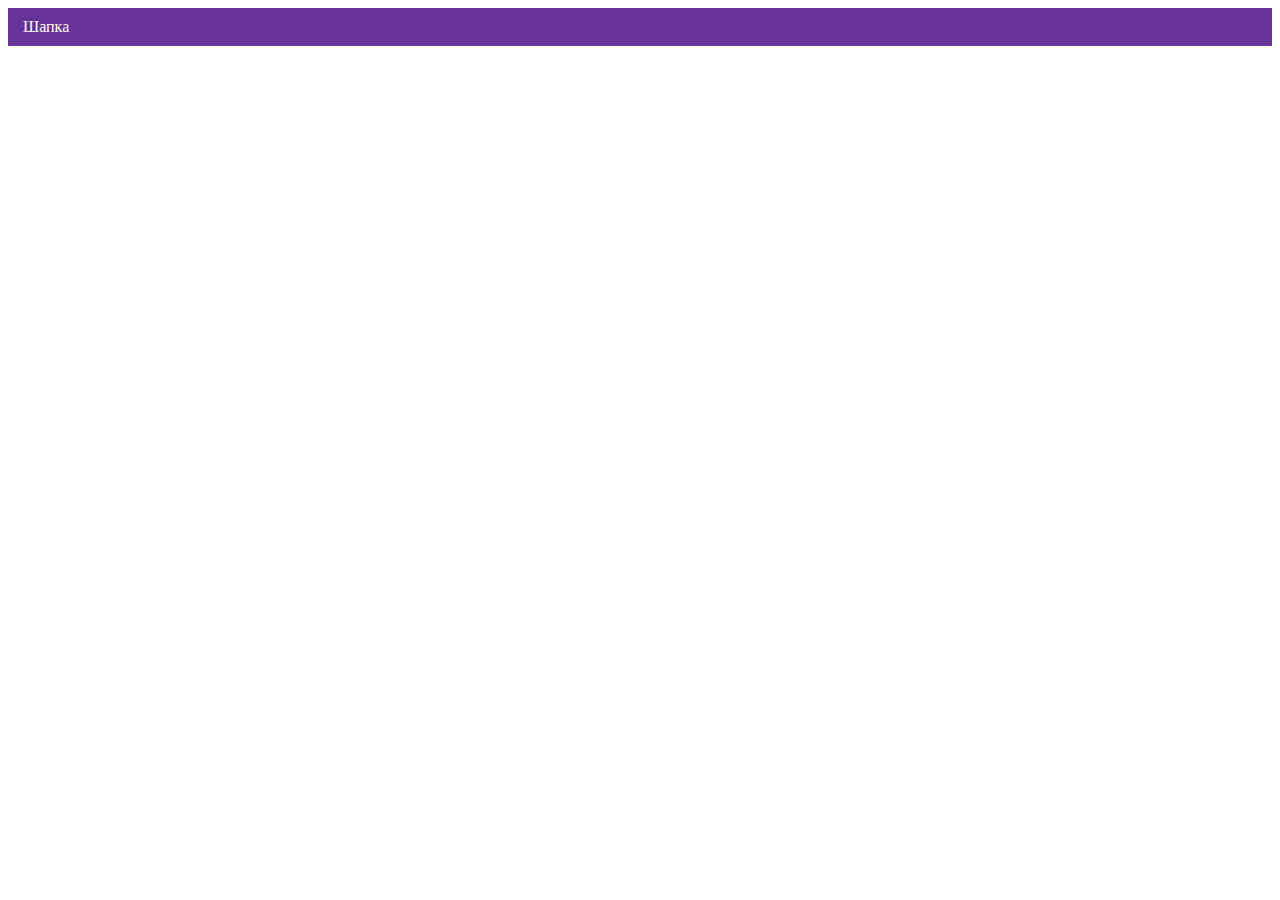
==== index.html @ 5ff4e898 "Deploying to gh-pages from @ htmlacademy-adaptive/2462395-cat-energy-32@534cdcad395eb72e594555ea79d2" ====
<!DOCTYPE html><html class="page" lang="ru"><head><meta charset="UTF-8"><title>Название проекта</title><meta name="viewport" content="width=device-width,initial-scale=1"><link rel="stylesheet" href="styles/styles.css"><script src="scripts/index.js" defer="defer"></script></head><body class="page__body"><header class="header">Шапка</header></body></html>
---- styles/styles.css ----
.header{color:#fff;background-color:#639;padding:10px 15px}
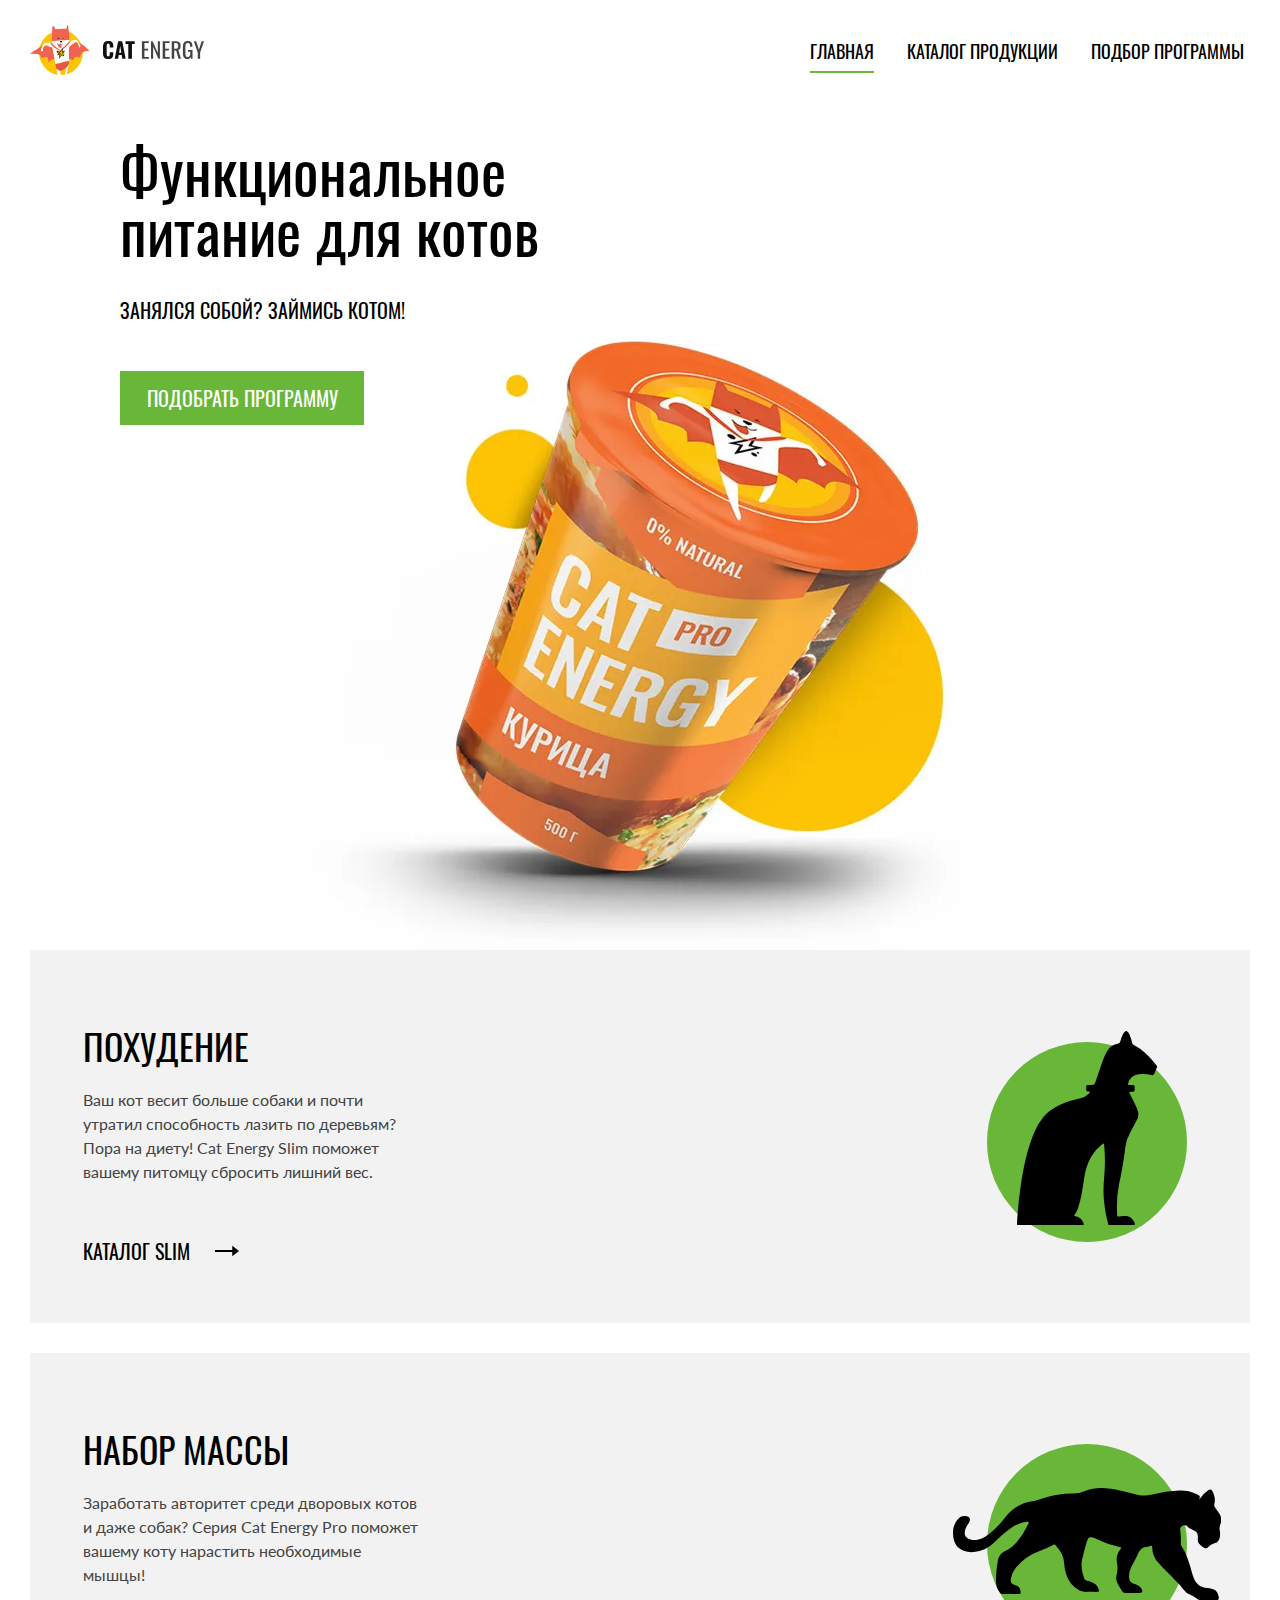
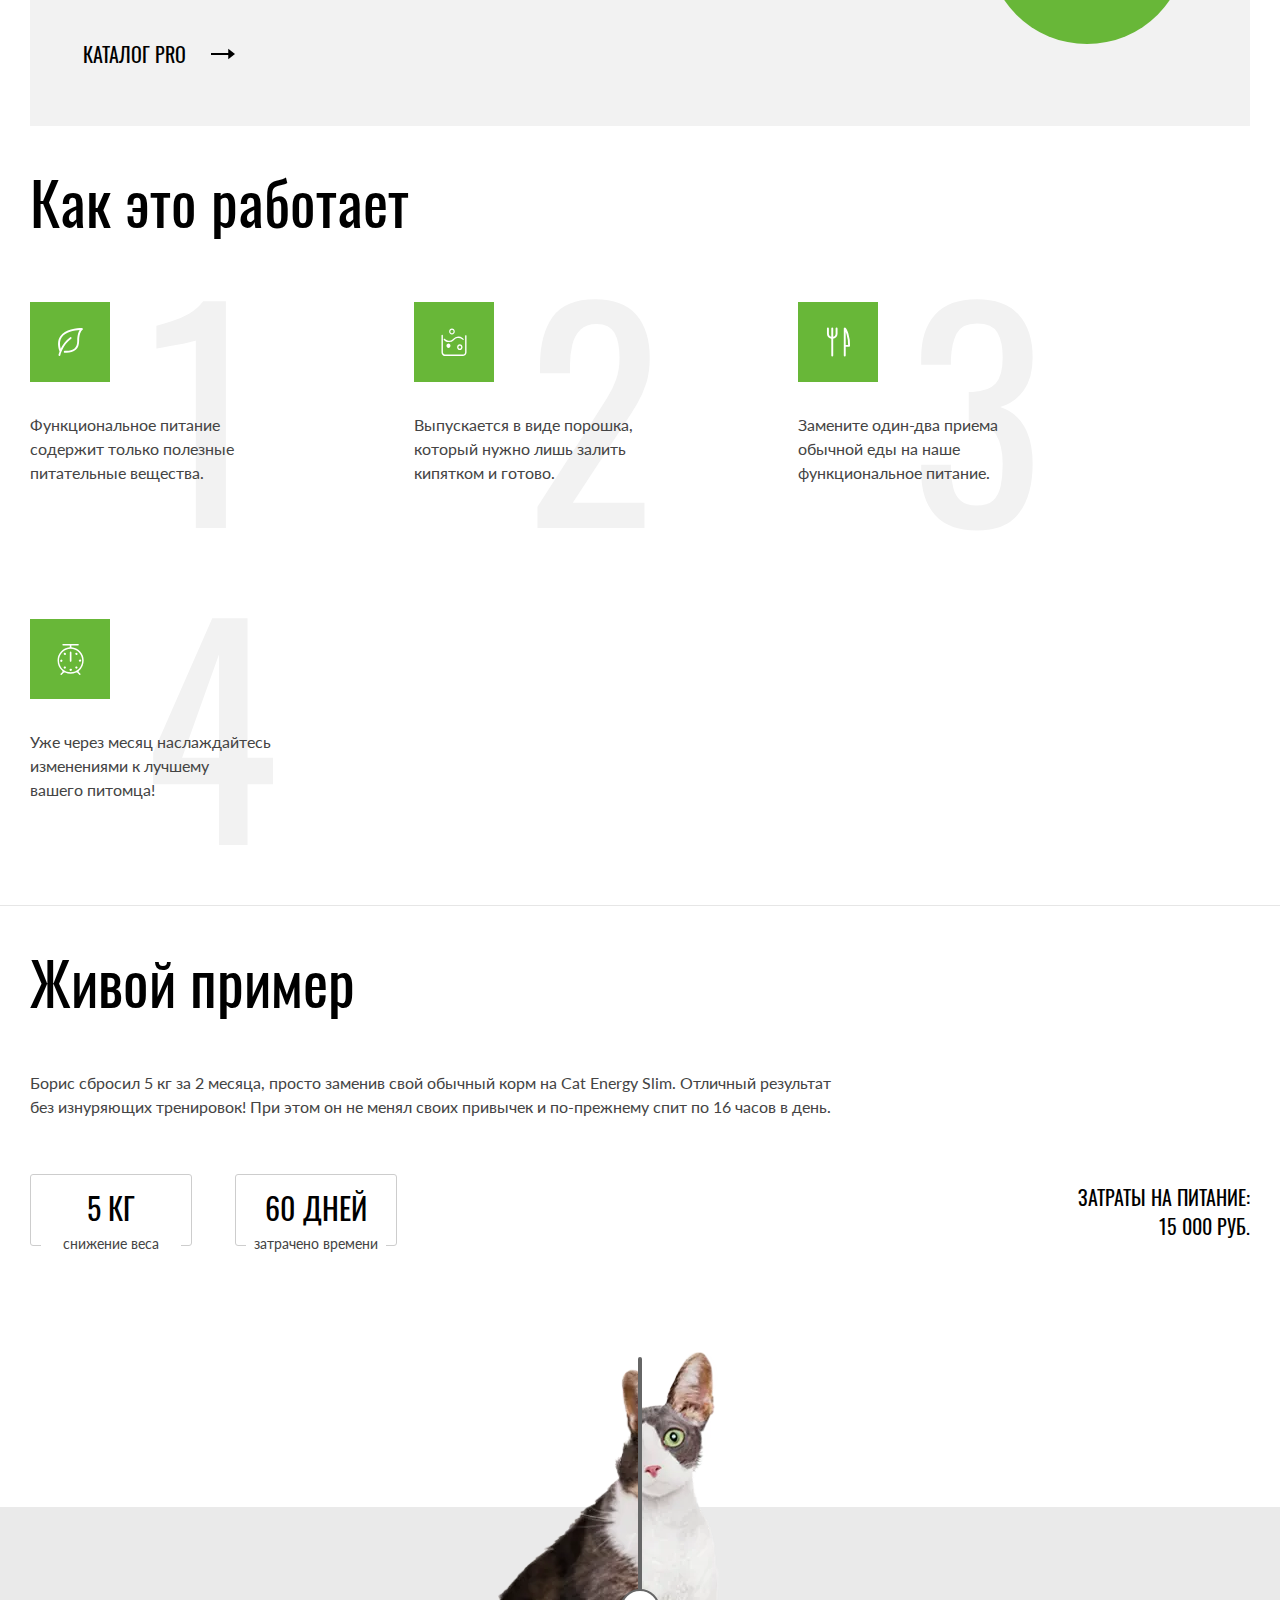
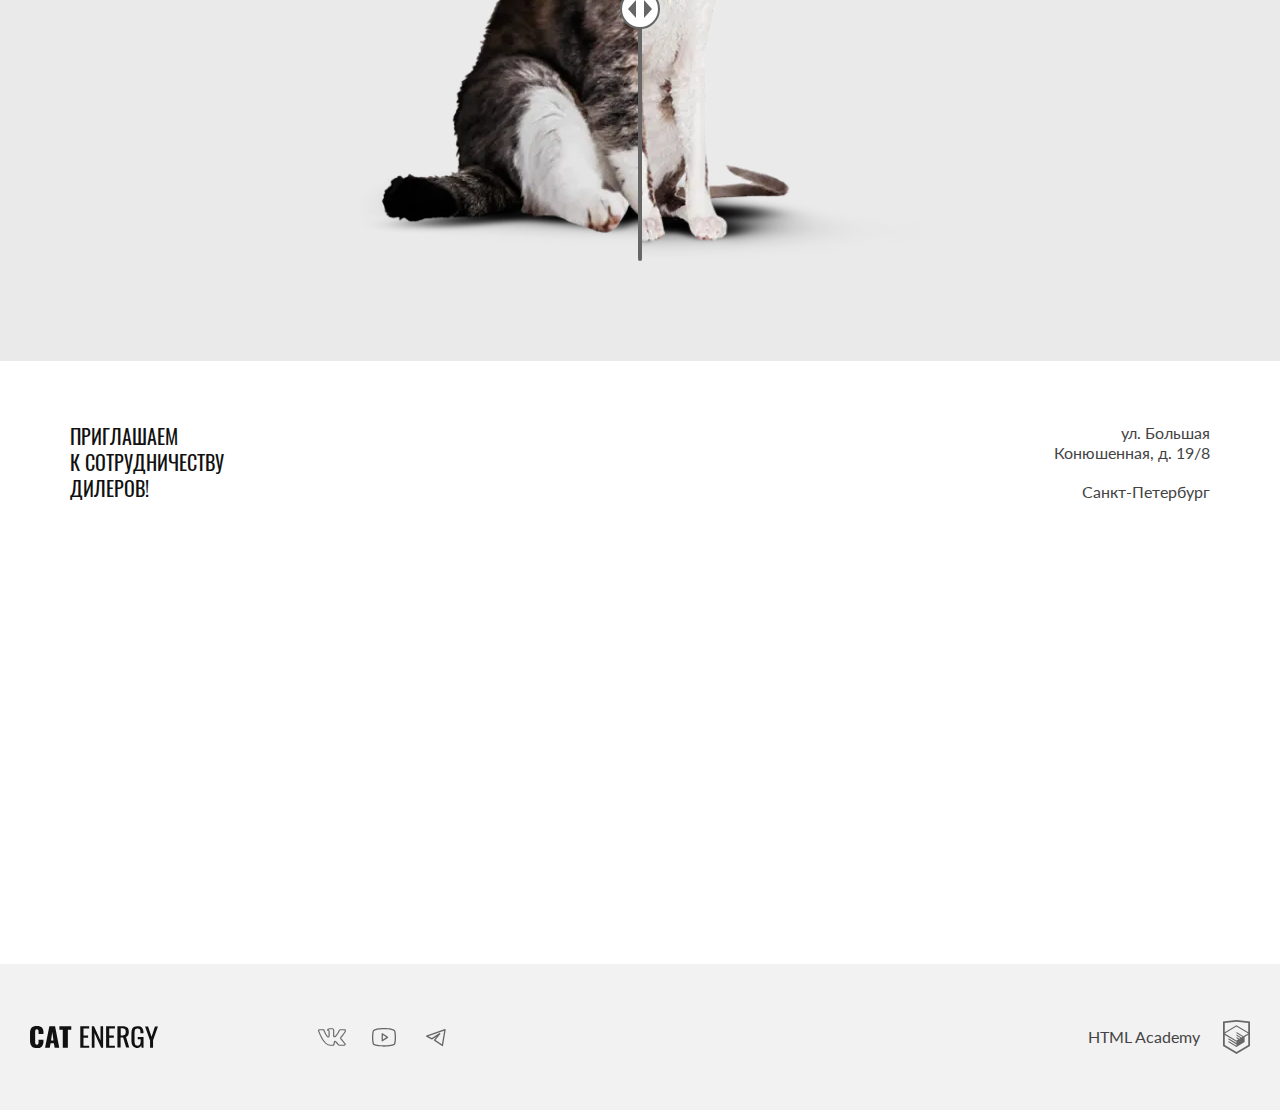
==== commit 3d21987d: "Deploying to gh-pages from @ htmlacademy-adaptive/2462395-cat-energy-32@08ab62c2a4d76e2d0ddbfef7988c" ====
--- a/index.html
+++ b/index.html
@@ -1 +1 @@
-<!DOCTYPE html><html class="page" lang="ru"><head><meta charset="UTF-8"><title>Название проекта</title><meta name="viewport" content="width=device-width,initial-scale=1"><link rel="stylesheet" href="styles/styles.css"><script src="scripts/index.js" defer="defer"></script></head><body class="page__body"><header class="header">Шапка</header></body></html>+<!DOCTYPE html><html class="page" lang="ru"><head><meta charset="UTF-8"><link rel="preload" href="/fonts/lato/Lato-Regular.woff2" as="font"><link rel="preload" href="/fonts/oswald/oswaldregular.woff2" as="font"><title>Кэт энерджи</title><meta name="viewport" content="width=device-width,initial-scale=1"><link rel="stylesheet" href="styles/styles.css"><link rel="icon" href="favicon.ico" sizes="32x32"><link rel="icon" href="favicons/favicon-152.svg" type="image/svg+xml"><link rel="apple-touch-icon" href="favicons/apple-touch-icon.png" type="image/png"><script src="scripts/index.js" defer="defer"></script></head><body class="page__body"><header class="main-header"><div class="main-header__wrapper section-wrapper"><div class="main-header__logo-wrapper"><a class="main-header__logo logo" href="index.html" aria-current="page"><picture><source media="(min-width: 1440px)" srcset="images/logo-trademark-desktop.svg" width="70" height="59" type="image/svg+xml"><source media="(min-width: 768px)" srcset="images/logo-trademark-tablet.svg" width="60" height="50" type="image/svg+xml"><img class="logo__trademark" src="images/logo-trademark-mobile.svg" width="33" height="38" alt="Логотип компании"></picture><picture><source media="(min-width: 768px)" srcset="images/logo-caption-tablet.svg" width="101" height="18" type="image/svg+xml"><img class="logo__caption" src="images/logo-caption-mobile.svg" width="101" height="18" alt="Кэт энерджи."></picture></a><button class="main-header__navigation-toggle burger-button main-header__navigation-toggle--nojs" type="button"><span class="visually-hidden">Открыть меню.</span></button></div><nav class="main-header__navigation main-nav"><ul class="main-nav__list main-nav__list--nojs"><li class="main-nav__item"><a class="main-nav__link main-nav__link--current" href="index.html" aria-current="page">Главная</a></li><li class="main-nav__item"><a class="main-nav__link" href="catalog.html">Каталог продукции</a></li><li class="main-nav__item"><a class="main-nav__link" href="#">Подбор программы</a></li></ul></nav></div></header><main class="main-container"><section class="hero"><div class="hero__wrapper section-wrapper"><h1 class="hero__title page-title page-title--accent">Функциональное питание для котов</h1><p class="hero__slogan">Занялся собой? Займись котом!</p><div class="hero__picture-wrapper"><picture><source width="552" height="499" type="image/webp" media="(min-width: 1440px)" srcset="images/main-photo-desktop@1x.webp, images/main-photo-desktop@2x.webp 2x"><source width="709" height="609" type="image/webp" media="(min-width: 768px)" srcset="images/main-photo-tablet@1x.webp, images/main-photo-tablet@2x.webp 2x"><source width="280" height="270" type="image/webp" srcset="images/main-photo-mobile@1x.webp, images/main-photo-mobile@2x.webp 2x"><source width="552" height="499" type="image/png" media="(min-width: 1440px)" srcset="images/main-photo-desktop@1x.png, images/main-photo-desktop@2x.png 2x"><source width="709" height="609" type="image/png" media="(min-width: 768px)" srcset="images/main-photo-tablet@1x.png, images/main-photo-tablet@2x.png 2x"><img class="hero__img" src="images/main-photo-mobile@1x.png" srcset="images/main-photo-mobile@2x.png 2x" width="280" height="270" alt="Cat energy Pro 500 грамм с курицей."></picture></div><a class="hero__button button button--primary" href="#">Подобрать программу</a></div></section><section class="diet section-wrapper"><h2 class="visually-hidden">Режимы питания</h2><div class="diet__food-line food-line food-line--lose"><h3 class="food-line__title">Похудение</h3><p class="food-line__description">Ваш кот весит больше собаки и почти утратил способность лазить по деревьям? Пора на диету! Cat Energy Slim поможет вашему питомцу сбросить лишний вес.</p><a class="food-line__button button button--secondary" href="#">Каталог Slim</a></div><div class="diet__food-line food-line food-line--gain"><h3 class="food-line__title">Набор массы</h3><p class="food-line__description">Заработать авторитет среди дворовых котов и даже собак? Серия Cat Energy Pro поможет вашему коту нарастить необходимые мышцы!</p><a class="food-line__button button button--secondary" href="#">Каталог Pro</a></div></section><section class="function section-wrapper"><h2 class="function__title section-title">Как это работает</h2><ul class="function__list"><li class="function__item function__item--healthy"><p class="function__description">Функциональное питание содержит только полезные питательные вещества.</p></li><li class="function__item function__item--easy"><p class="function__description">Выпускается в виде порошка, который нужно лишь залить кипятком и готово.</p></li><li class="function__item function__item--safe"><p class="function__description">Замените один-два приема обычной еды на наше функциональное питание.</p></li><li class="function__item function__item--fast"><p class="function__description">Уже через месяц наслаждайтесь изменениями к лучшему<br>вашего питомца!</p></li></ul></section><section class="example"><div class="example__wrapper section-wrapper"><div class="example__text-wrapper"><h2 class="example__title section-title">Живой пример</h2><p class="example__description">Борис сбросил 5 кг за 2 месяца, просто заменив свой обычный корм на Cat Energy Slim. Отличный результат<br>без изнуряющих тренировок! При этом он не менял своих привычек и по-прежнему спит по 16 часов в день.</p><div class="example__statistics statistics"><dl class="statistics__list"><div class="statistics__item"><dt class="statistics__data">5 кг</dt><dd class="statistics__definition">снижение веса</dd></div><div class="statistics__item"><dt class="statistics__data">60 дней</dt><dd class="statistics__definition">затрачено времени</dd></div></dl><p class="statistics__data statistics__data--total"><span>затраты на питание:</span> <span>15 000 руб.</span></p></div></div><div class="example__slider cat-slider"><div class="cat-slider__wrapper"><picture><source width="560" height="512" type="image/webp" media="(min-width: 768px)" srcset="images/slider-fat-tablet@1x.webp, images/slider-fat-tablet@2x.webp 2x"><source width="280" height="256" type="image/webp" srcset="images/slider-fat-mobile@1x.webp, images/slider-fat-mobile@2x.webp 2x"><source width="560" height="512" type="image/png" media="(min-width: 768px)" srcset="images/slider-fat-tablet@1x.png, images/slider-fat-tablet@2x.png 2x"><img class="cat-slider__image cat-slider__image--fat" loading="lazy" src="images/slider-fat-mobile@1x.png" srcset="images/slider-fat-mobile@2x.png 2x" width="280" height="256" alt="Кот с избыточным весом."></picture></div><div class="cat-slider__wrapper"><picture><source width="560" height="512" type="image/webp" media="(min-width: 768px)" srcset="images/slider-skinny-tablet@1x.webp, images/slider-skinny-tablet@2x.webp 2x"><source width="280" height="256" type="image/webp" srcset="images/slider-skinny-mobile@1x.webp, images/slider-skinny-mobile@2x.webp 2x"><source width="560" height="512" type="image/png" media="(min-width: 768px)" srcset="images/slider-skinny-tablet@1x.png, images/slider-skinny-tablet@2x.png 2x"><img class="cat-slider__image cat-slider__image--skinny" loading="lazy" src="images/slider-skinny-mobile@1x.png" srcset="images/slider-skinny-mobile@2x.png 2x" width="280" height="256" alt="Болезненно худой кот."></picture></div><button class="cat-slider__toggle" type="button"><span class="visually-hidden">Изменить внешний вид кота.</span></button></div></div></section><section class="contacts"><h2 class="visually-hidden">Контакты</h2><div class="contacts__text-wrapper"><p class="contacts__message">Приглашаем<br>к сотрудничеству дилеров!</p><address class="contacts__address address"><p class="address__street">ул. Большая Конюшенная, д. 19/8</p><p class="address__city">Санкт-Петербург</p></address></div><div class="contacts__map map"><iframe src="https://www.google.com/maps/embed?pb=!1m18!1m12!1m3!1d1998.6037876728562!2d30.32047247805024!3d59.93871647491518!2m3!1f0!2f0!3f0!3m2!1i1024!2i768!4f13.1!3m3!1m2!1s0x4696310fca145cc1%3A0x42b32648d8238007!2sBolshaya%20Konyushennaya%20St%2C%2019%2F8%2C%20Sankt-Peterburg%2C%20Russia%2C%20191186!5e0!3m2!1sen!2ses!4v1725396123360!5m2!1sen!2ses" width="320" height="362" loading="lazy" title="Карта с локацией компании" referrerpolicy="no-referrer-when-downgrade"></iframe><noscript><picture><source width="1440" height="400" type="image/webp" media="(min-width: 1440px)" srcset="images/map-desktop@1x.webp, images/map-desktop@2x.webp 2x"><source width="768" height="400" type="image/webp" media="(min-width: 768px)" srcset="images/map-tablet@1x.webp, images/map-tablet@2x.webp 2x"><source width="320" height="365" type="image/webp" srcset="images/map-mobile@1x.webp, images/map-mobile@2x.webp 2x"><source width="1440" height="400" type="image/png" media="(min-width: 1440px)" srcset="images/map-desktop@1x.png, images/map-desktop@2x.png 2x"><source width="768" height="400" type="image/png" media="(min-width: 768px)" srcset="images/map-tablet@1x.png, images/map-tablet@2x.png 2x"><img class="map__image" loading="lazy" src="images/map-mobile@1x.png" srcset="images/map-mobile@2x.png 2x" width="320" height="362" alt="Карта с локацией компании."></picture></noscript></div></section></main><footer class="main-footer"><div class="main-footer__wrapper section-wrapper"><a class="main-footer__logo logo" href="index.html" aria-current="page"><img class="main-footer__logo-caption" src="images/logo-caption-mobile.svg" width="128" height="24" alt="Логотип компании Кэт энерджи."></a><ul class="main-footer__social-list social"><li class="social__item"><a class="social__link social__link--vk" href="https://vk.com/htmlacademy"><span class="visually-hidden">Перейти во ВКонтакте.</span></a></li><li class="social__item"><a class="social__link social__link--youtube" href="https://www.youtube.com/user/htmlacademyru"><span class="visually-hidden">Перейти в YouTube.</span></a></li><li class="social__item"><a class="social__link social__link--telegram" href="https://t.me/htmlacademy"><span class="visually-hidden">Перейти в Telegram.</span></a></li></ul><a class="main-footer__developer-link developer" href="https://htmlacademy.ru/intensive/adaptive">HTML Academy <span class="visually-hidden">Перейти на интенсивный курс по адаптивной вёрстке и автоматизации на сайте HTML Academy.</span></a></div></footer><script src="script.js"></script></body></html>--- a/styles/styles.css
+++ b/styles/styles.css
@@ -1 +1 @@
-.header{color:#fff;background-color:#639;padding:10px 15px}+@font-face{font-family:Lato;font-weight:400;font-style:normal;src:url(../fonts/lato/Lato-Regular.woff2)format("woff2");font-display:swap}@font-face{font-family:Oswald;font-weight:400;font-style:normal;src:url(../fonts/oswald/oswaldregular.woff2)format("woff2");font-display:swap}*,:before,:after{box-sizing:border-box}img{object-fit:contain;max-width:100%;height:auto}a{text-decoration:none}.visually-hidden{clip:rect(0 0 0 0);border:0;width:1px;height:1px;margin:-1px;padding:0;position:absolute;overflow:hidden}@media (width>=1440px){.section-wrapper{max-width:1220px;margin:0 auto}}.page{height:100%}.page__body{color:#444;background-color:#fff;flex-direction:column;min-width:320px;min-height:100%;margin:0;font-family:Lato,Candara,sans-serif;font-size:14px;line-height:18px;display:flex}@media (width>=768px){.page__body{font-size:16px;line-height:24px}}.button{color:#000;text-align:center;text-transform:uppercase;border:none;padding:10px;font-family:Oswald;font-size:16px;font-weight:400;line-height:20px;display:block}.button--primary{color:#fff;background-color:#68b738;transition:background-color .4s,color .4s}.button--primary:hover,.button--primary:focus-visible,.button--primary:active{background-color:#5eaa2f}.button--primary:active{color:#ffffff4d}.button--secondary{background-color:#f2f2f2}.button--show-more{color:#444;transition:background-color .4s,color .4s}.button--show-more:hover,.button--show-more:focus-visible,.button--show-more:active{background-color:#ebebeb}.button--show-more:active{color:#4444444d}@media (width>=768px){.main-header__wrapper{justify-content:space-between;padding:25px 34px 0 30px;display:flex}}@media (width>=1440px){.main-header__wrapper{padding:55px 0 0}}.main-header__logo-wrapper{align-items:center;margin-bottom:auto;padding:13px 20px 14px;display:flex}@media (width>=768px){.main-header__logo-wrapper{padding:0}}.main-header__logo-wrapper--catalog{border-bottom:1px solid #d9d9d9;padding:15px 20px 12px}@media (width>=768px){.main-header__logo-wrapper--catalog{border-bottom:0;padding:0}}.main-header__logo .logo__caption{margin-left:56px}@media (width>=768px){.main-header__logo .logo__caption{margin-left:13px}}.main-header__navigation-toggle{margin-left:auto;display:block}@media (width>=768px){.main-header__navigation-toggle{display:none}}.main-header__navigation-toggle--nojs{display:none}.logo{justify-content:center;align-items:center;transition:opacity .4s;display:flex}.logo:hover,.logo:focus-visible{opacity:.8}.logo:active{opacity:.6}.logo__trademark,.logo__caption{display:block}@media (width>=1440px){.logo__caption{width:118px;height:21px}}.logo__caption--catalog{height:20px}@media (width>=768px){.logo__caption--catalog{height:18px}}@media (width>=1440px){.logo__caption--catalog{height:21px}}.main-nav{position:relative}.main-nav__list{margin:0;padding:0;list-style:none;display:none}@media (width>=768px){.main-nav__list{flex-wrap:wrap;gap:33px;width:436px;display:flex}}@media (width>=1440px){.main-nav__list{width:477px}}@media (width<=767px){.main-nav__list--nojs{display:block}.main-nav__list--open{z-index:1;background-color:#fff;display:block;position:absolute;top:0;left:0;right:0}}.main-nav__link{color:#000;text-align:center;text-transform:uppercase;border-top:1px solid #e6e6e6;padding:22px 0 23px;font-family:Oswald;font-size:20px;font-weight:400;line-height:20px;transition:opacity .4s;display:block;position:relative}.main-nav__link:hover,.main-nav__link:focus-visible{opacity:.6}.main-nav__link:active{opacity:.3}@media (width>=768px){.main-nav__link{border:none;padding:14px 0 12px;font-size:18px;line-height:24px}}@media (width>=1440px){.main-nav__link{color:#fff;padding:16px 0 10px;font-size:20px;line-height:30px}.main-nav__link--catalog{color:#000}}@media (width>=768px){.main-nav__link--current:after{content:"";background-color:#68b738;height:2px;position:absolute;bottom:2px;left:0;right:0}}@media (width>=1440px){.main-nav__link--current:after{background-color:#fff}}.main-nav__link--catalog.main-nav__link--current:after{background-color:#68b738}.burger-button{cursor:pointer;background-color:#0000;background-image:url(../icons/stack.svg#burger-button);background-position:50%;background-repeat:no-repeat;border:none;width:24px;height:24px;transition:opacity .4s}.burger-button:hover,.burger-button:focus-visible{opacity:.6}.burger-button:active{opacity:.3}.burger-button--close{background-image:url(../icons/stack.svg#burger-button-close);width:18px;height:18px}.main-container{flex-grow:1}.page-title{color:#000;font-family:Oswald;font-size:36px;font-weight:400;line-height:36px}@media (width>=768px){.page-title{font-size:60px;line-height:60px}}.page-title--accent{color:#fff;text-align:center}@media (width>=768px){.page-title--accent{color:#000;text-align:start}}.section-title{color:#000;font-family:Oswald;font-size:36px;font-weight:400;line-height:40px}@media (width>=768px){.section-title{font-size:60px;line-height:60px}}.hero{background-color:#68b738;background-image:-webkit-linear-gradient(#68b738d9 60%,#fff 60%),-webkit-image-set(url(../images/background-cat-mobile@1x.webp) 1x type("image/webp"),url(../images/background-cat-mobile@2x.webp) 2x type("image/webp"),url(../images/background-cat-mobile@1x.jpg) 1x type("image/jpeg"),url(../images/background-cat-mobile@2x.jpg) 2x type("image/jpeg")),-webkit-linear-gradient(90deg,#4e4e53,#454449);background-image:linear-gradient(#68b738d9 60%,#fff 60%),image-set("../images/background-cat-mobile@1x.webp" 1x type("image/webp"),"../images/background-cat-mobile@2x.webp" 2x type("image/webp"),"../images/background-cat-mobile@1x.jpg" 1x type("image/jpeg"),"../images/background-cat-mobile@2x.jpg" 2x type("image/jpeg")),linear-gradient(90deg,#4e4e53,#454449);background-position:top;background-repeat:no-repeat}@media (width>=768px){.hero{background-color:#fff;background-image:none}}@media (width>=1440px){.hero{background-color:#0000}.hero:after{z-index:-1;content:"";background-image:-webkit-linear-gradient(#68b738d9,#68b738d9),-webkit-image-set(url(../images/background-cat-desktop@1x.webp) 1x type("image/webp"),url(../images/background-cat-desktop@2x.webp) 2x type("image/webp"),url(../images/background-cat-desktop@1x.jpg) 1x type("image/jpeg"),url(../images/background-cat-desktop@2x.jpg) 2x type("image/jpeg")),-webkit-linear-gradient(#4d4e52,#424045);background-image:linear-gradient(#68b738d9,#68b738d9),image-set("../images/background-cat-desktop@1x.webp" 1x type("image/webp"),"../images/background-cat-desktop@2x.webp" 2x type("image/webp"),"../images/background-cat-desktop@1x.jpg" 1x type("image/jpeg"),"../images/background-cat-desktop@2x.jpg" 2x type("image/jpeg")),linear-gradient(#4d4e52,#424045);background-repeat:no-repeat;width:50%;height:694px;display:block;position:absolute;top:0;left:50%;right:0}}@media (width>=2077px){.hero:after{background-position:100%}}.hero__wrapper{padding:27px 20px 20px;position:relative}@media (width>=768px){.hero__wrapper{padding:65px 30px 0}}@media (width>=1440px){.hero__wrapper{grid-template-columns:447px auto;place-items:start;padding:29px 0 52px;display:grid}}.hero__title{margin:0 0 25px}@media (width>=768px){.hero__title{width:500px;margin:0 0 40px 90px}}@media (width>=1440px){.hero__title{grid-area:1/1/2/2;margin:81px 0 40px 80px;padding-right:40px}}.hero__slogan{color:#fff;text-align:center;text-transform:uppercase;margin:0 0 29px;font-family:Oswald;font-size:14px;font-weight:400;line-height:14px}@media (width>=768px){.hero__slogan{color:#000;text-align:start;margin:0 0 21px 90px;font-size:20px;line-height:20px}}@media (width>=1440px){.hero__slogan{grid-area:2/1/3/2;margin:0 0 52px 80px}}.hero__img{margin:0 auto 3px;display:block}@media (width>=768px){.hero__img{margin-bottom:0}.hero__button{width:244px;padding:14px;font-size:20px;line-height:26px;position:absolute;bottom:525px;left:120px}}@media (width>=1440px){.hero__button{grid-area:3/1/4/2;margin:0 0 132px 80px;position:static}.hero__picture-wrapper{grid-area:1/2/4/3}}.diet{flex-flow:column wrap;gap:20px;padding:0 20px;display:flex}@media (width>=768px){.diet{gap:30px;padding:0 30px}}@media (width>=1440px){.diet{flex-direction:row;gap:80px;padding:82px 0 0}}.food-line{background-color:#f2f2f2;padding:31px 33px 13px 20px}@media (width>=768px){.food-line{padding:78px 29px 52px 53px}}@media (width>=1440px){.food-line{width:570px;padding:77px 61px 54px 52px}}.food-line__title{color:#000;text-transform:uppercase;margin:0 0 29px 70px;font-family:Oswald;font-size:24px;font-weight:400;line-height:37px}@media (width>=768px){.food-line__title{max-width:340px;margin:0 0 24px;font-size:36px;line-height:36px}}@media (width>=1440px){.food-line__title{margin:0 0 73px 162px}}.food-line__description{border-bottom:1px solid #d9d9d9;margin:0 0 10px;padding-bottom:22px}@media (width>=768px){.food-line__description{border:none;max-width:340px;margin-bottom:25px}}@media (width>=1440px){.food-line__description{min-width:457px;margin-bottom:0}}.food-line--lose{background-image:url(../icons/stack.svg#background-cat-slim);background-position:20px 21px;background-repeat:no-repeat;background-size:50px 53px}@media (width>=768px){.food-line--lose{background-position:right 63px center;background-size:200px 211px}}@media (width>=1440px){.food-line--lose{background-position:52px 41px;background-size:100px 106px}}.food-line--gain{background-image:url(../icons/stack.svg#background-cat-pro);background-position:13px 24px;background-repeat:no-repeat;background-size:67px 50px}@media (width>=768px){.food-line--gain{background-position:right 29px top 91px;background-size:268px 200px}}@media (width>=1440px){.food-line--gain{background-position:33px 47px;background-size:134px 100px}}.food-line__button{align-items:center;padding:5px 0;line-height:16px;transition:opacity .4s;display:flex}.food-line__button:hover,.food-line__button:focus-visible{opacity:1}.food-line__button:active{opacity:.3}@media (width>=768px){.food-line__button{width:-moz-fit-content;width:fit-content;font-size:20px;line-height:30px}}.food-line__button:after{content:"";transform-origin:0;background-image:url(../icons/stack.svg#arrow-button);background-position:0;background-repeat:no-repeat;background-size:24px 12px;flex:none;width:32px;height:24px;margin-left:15px;transition:transform .4s}@media (width>=768px){.food-line__button:after{margin-left:25px}}.food-line__button:hover:after,.food-lite__button:active:after{transform:scaleX(1.3)}.function{padding:20px 20px 49px}@media (width>=768px){.function{padding:45px 30px 0}}@media (width>=1440px){.function{padding:71px 0 0}}.function__title{margin:0 0 39px}@media (width>=768px){.function__title{margin-bottom:71px}}@media (width>=1440px){.function__title{margin-bottom:72px}}.function__list{gap:20px;margin:0;padding:0;list-style:none;display:grid}@media (width>=768px){.function__list{counter-reset:counter;grid-template-columns:repeat(auto-fit,250px);gap:31px 134px}}@media (width>=1440px){.function__list{grid-template-columns:repeat(4,324px);gap:0}}.function__item{align-items:center;gap:20px;display:flex;position:relative}@media (width>=768px){.function__item{counter-increment:counter;flex-direction:column;align-items:start;gap:31px}.function__item:after{content:counter(counter);z-index:-1;color:#f2f2f2;font-family:Oswald,Calibri,sans-serif;font-size:280px;line-height:280px;position:absolute;top:-40px;left:112px}.function__item--healthy:after{left:118px}}.function__item:before{content:"";background-color:#68b738;background-position:50%;background-repeat:no-repeat;flex-shrink:0;width:60px;height:60px}@media (width>=768px){.function__item:before{width:80px;height:80px}}.function__item--healthy:before{background-image:url(../icons/stack.svg#leaf-icon);background-size:30px 32px}.function__item--easy:before{background-image:url(../icons/stack.svg#glass-icon);background-size:26px 29px}.function__item--safe:before{background-image:url(../icons/stack.svg#cutlery-icon);background-size:25px 30px}.function__item--fast:before{background-image:url(../icons/stack.svg#clock-icon);background-size:27px 31px}.function__description{margin:0}@media (width>=768px){.function__description{max-width:245px;margin-bottom:103px}}@media (width<=767px){.function__description br{display:none}}.example{background-color:#eaeaea}@media (width>=768px){.example{background-image:linear-gradient(#fff 57%,#eaeaea 57%)}}@media (width>=1440px){.example{background-image:linear-gradient(#fff 26%,#eaeaea 26%)}}.example__wrapper{padding:25px 20px 41px}@media (width>=768px){.example__wrapper{border-top:1px solid #e6e6e6;padding:45px 30px 100px}}@media (width>=1440px){.example__wrapper{border-top:none;justify-content:space-between;align-items:center;padding:22px 0 73px;display:flex}}.example__title{margin:0 0 40px}@media (width>=768px){.example__title{margin-bottom:60px}}@media (width>=1440px){.example__title{margin-bottom:146px}.example__text-wrapper{width:436px}}.example__description{margin:0 0 20px}@media (width>=768px){.example__description{margin-bottom:55px}}@media (width>=1440px){.example__description{margin-bottom:69px}}@media (width<=1220px){.example__description br{display:none}}@media (width>=768px){.statistics{justify-content:space-between;display:flex}}@media (width>=1440px){.statistics{flex-direction:column}}.statistics__list{flex-wrap:wrap;justify-content:space-between;max-width:310px;margin:0;padding:0;list-style:none;display:flex}@media (width>=768px){.statistics__list{justify-content:start;gap:43px;max-width:none}}@media (width>=1440px){.statistics__list{gap:42px}}.statistics__item{width:124px;margin-bottom:20px}@media (width>=768px){.statistics__item{width:162px}}@media (width>=1440px){.statistics__item{margin-bottom:58px}}.statistics__data{color:#000;text-align:center;text-transform:uppercase;border:1px solid #cdcdcd;border-radius:3px;padding:14px 20px 17px;font-family:Oswald;font-size:24px;font-weight:400;line-height:24px}@media (width>=768px){.statistics__data{padding-bottom:19px;font-size:30px;line-height:37px}}.statistics__definition{text-align:center;background-color:#eaeaea;max-width:87px;margin:-9px auto 0;padding:0 15px;font-size:12px;line-height:12px}@media (width>=768px){.statistics__definition{background-color:#fff;max-width:140px;padding:0 7px;font-size:14px;line-height:14px}}@media (width>=1440px){.statistics__definition{background-color:#eaeaea}}.statistics__data--total{border:none;margin:0 0 20px;padding:0;font-size:14px;line-height:20px}@media (width>=768px){.statistics__data--total{text-align:right;flex:none;align-self:end;width:174px;margin:9px 0 116px;font-size:20px;line-height:29px}}@media (width>=1440px){.statistics__data--total{align-self:start;gap:66px;width:327px;margin:0;line-height:20px;display:flex}}.cat-slider{justify-content:center;display:flex;position:relative}.cat-slider__wrapper{width:140px;margin-top:-3px;overflow:hidden}@media (width>=768px){.cat-slider__wrapper{width:280px;margin-top:-8px}}.cat-slider__image{width:280px;max-width:none;display:block}@media (width>=768px){.cat-slider__image{width:560px}}.cat-slider__image--skinny{object-position:top 0 right 140px}@media (width>=768px){.cat-slider__image--skinny{object-position:top 0 right 280px;width:560px}}.cat-slider__toggle{cursor:pointer;background-color:#666;border:none;border-radius:2px;width:4px;height:100%;padding:0;transition:background-color .4s;display:block;position:absolute;top:50%;left:50%;transform:translate(-50%,-50%)}.cat-slider__toggle:hover,.cat-slider__toggle:focus-visible{background-color:#68b738}.cat-slider__toggle:active{background-color:#9ecc82}.cat-slider__toggle:before{content:"";background-color:#fff;border:2px solid #666;border-radius:50%;width:40px;height:40px;transition:border-color .4s;display:block;position:absolute;top:50%;left:50%;transform:translate(-50%,-50%)}.cat-slider__toggle:hover:before,.cat-slider__toggle:focus-visible:before{border-color:#68b738}.cat-slider__toggle:active:before{border-color:#d2e9c3}.cat-slider__toggle:after{content:"";background-color:#666;width:40px;height:40px;transition:background-color .4s;display:block;position:absolute;top:50%;left:50%;transform:translate(-50%,-50%);-webkit-mask-image:url(../icons/stack.svg#slider-inner-handle);mask-image:url(../icons/stack.svg#slider-inner-handle);-webkit-mask-position:50%;mask-position:50%;-webkit-mask-size:24px 18px;mask-size:24px 18px;-webkit-mask-repeat:no-repeat;mask-repeat:no-repeat}.cat-slider__toggle:hover:after,.cat-slider__toggle:focus-visible:after{background-color:#68b738}.cat-slider__toggle:active:after{background-color:#d2e9c3}@media (width>=1440px){.contacts{grid-template-columns:1fr 1220px 1fr;display:grid}}.contacts__text-wrapper{justify-content:space-between;padding:26px 20px;display:flex}@media (width>=768px){.contacts__text-wrapper{padding:62px 70px}}@media (width>=1440px){.contacts__text-wrapper{z-index:1;background-color:#fff;grid-area:1/2/2/3;width:565px;min-height:199px;margin:95px 0 106px;padding:60px 78px 60px 80px}}.contacts__text-wrapper--catalog{background-color:#f2f2f2}@media (width>=1440px){.contacts__text-wrapper--catalog{background-color:#fff}}.contacts__message{color:#111;text-transform:uppercase;width:140px;margin:0;padding-right:10px;font-family:Oswald;font-size:16px;font-weight:400;line-height:20px}@media (width>=768px){.contacts__message{width:180px;font-size:20px;line-height:26px}}.contacts__address{width:140px;font-style:normal;line-height:20px}@media (width>=768px){.contacts__address{text-align:right;width:157px}}@media (width>=1440px){.contacts__address{text-align:left}.contacts__map{grid-area:1/1/2/4}}.address__street{margin:0}@media (width>=768px){.address__street{margin-bottom:19px}}.address__city{margin:0}.map__image{display:block}.map iframe{border:none;width:100%;height:100%;min-height:362px;display:block}@media (width>=768px){.map iframe{min-height:400px}}.main-footer{background-color:#f2f2f2}.main-footer__wrapper{padding:40px 20px}@media (width>=768px){.main-footer__wrapper{flex-wrap:wrap;align-items:center;padding:51px 30px;display:flex}}@media (width>=1440px){.main-footer__wrapper{justify-content:space-between;padding:63px 0}}.main-footer__social-list{margin:0 auto}.main-footer__logo{border-bottom:1px solid #d9d9d9;padding-bottom:20px}@media (width>=768px){.main-footer__logo{border-bottom:none;margin-right:150px;padding:10px 0}}@media (width>=1440px){.main-footer__logo{margin:0}}.main-footer__logo-caption{height:24px}.main-footer__developer-link{margin-right:-5px}@media (width>=768px){.main-footer__developer-link{margin-left:auto}}@media (width>=1440px){.main-footer__developer-link{margin-left:0}}.social{border-bottom:1px solid #d9d9d9;flex-wrap:wrap;justify-content:center;gap:4px;margin:0;padding:10px 0;list-style:none;display:flex}@media (width>=768px){.social{border-bottom:none;padding:0}}@media (width>=1440px){.social{padding-left:35px}}.social__link:after{content:"";background-color:#666;width:48px;height:42px;transition:background-color .4s;display:block;-webkit-mask-position:50%;mask-position:50%;-webkit-mask-size:28px 22px;mask-size:28px 22px;-webkit-mask-repeat:no-repeat;mask-repeat:no-repeat}.social__link:hover:after,.social__link:focus-visible:after{background-color:#68b738}.social__link:active:after{background-color:#d2e9c3}.social__link--vk:after{-webkit-mask-image:url(../icons/stack.svg#vk-icon);mask-image:url(../icons/stack.svg#vk-icon)}.social__link--youtube:after{-webkit-mask-image:url(../icons/stack.svg#youtube-icon);mask-image:url(../icons/stack.svg#youtube-icon)}.social__link--telegram:after{-webkit-mask-image:url(../icons/stack.svg#telegram-icon);mask-image:url(../icons/stack.svg#telegram-icon)}.developer{color:#444;justify-content:space-between;align-items:center;padding-top:20px;font-size:16px;line-height:20px;display:flex}@media (width>=768px){.developer{gap:18px;padding:5px 0}}.developer:after{content:"";background-color:#666;flex:none;width:37px;height:34px;transition:background-color .4s;-webkit-mask-image:url(../icons/stack.svg#developer-logo-icon);mask-image:url(../icons/stack.svg#developer-logo-icon);-webkit-mask-position:50%;mask-position:50%;-webkit-mask-size:27px 34px;mask-size:27px 34px;-webkit-mask-repeat:no-repeat;mask-repeat:no-repeat}.developer:hover:after,.developer:focus-visible:after{background-color:#68b738}.developer:active:after{background-color:#d2e9c3}.main-catalog{padding-top:27px}@media (width>=768px){.main-catalog{padding:65px 30px 30px}}@media (width>=1440px){.main-catalog{padding:74px 0 30px}}.main-catalog__title{margin:0 0 40px 20px}@media (width>=768px){.main-catalog__title{margin:0 0 84px}}.main-catalog__list{margin:0;padding:0;list-style:none}@media (width>=768px){.main-catalog__list{grid-template-columns:repeat(auto-fit,324px);gap:60px;padding:0;display:grid}}@media (width>=1440px){.main-catalog__list{grid-template-columns:repeat(4,1fr);gap:63px 80px}}@media (width>=768px){.main-catalog__item--show-more{margin-top:82px}}@media (width>=1440px){.main-catalog__item--show-more{margin-top:80px}}.main-product{border-top:1px solid #e6e6e6;grid-template-columns:auto 1fr;padding:20px 20px 25px;display:grid}@media (width>=768px){.main-product{background-image:linear-gradient(#fff 16%,#f2f2f2 16%);border:none;flex-direction:column;min-height:511px;padding:10px 37px 40px;display:flex}}@media (width>=1440px){.main-product{padding-top:8px 38px 40px;width:245px}}.main-product__title-link{width:76px;padding-bottom:15px;transition:opacity .4s}.main-product__title-link:hover,.main-product__title-link:focus-visible{opacity:.6}.main-product__title-link:active{opacity:.3}@media (width>=768px){.main-product__title-link{width:135px;margin:0 auto;padding-bottom:17px}}@media (width>=1440px){.main-product__title-link{padding-bottom:24px}}.main-product__title{color:#222;text-transform:uppercase;grid-column:2/3;margin:0;font-family:Oswald;font-size:16px;font-weight:400;line-height:20px}@media (width>=768px){.main-product__title{text-align:center;font-size:20px;line-height:24px}}.main-product__image-link{grid-row:1/3;display:block}@media (width>=768px){.main-product__image-link{margin:0 auto;padding-bottom:22px}}@media (width>=1440px){.main-product__image-link{padding-bottom:13px}}.main-product__image{grid-column:1/2;display:block}.main-product__list{grid-column:2/3;margin:0 0 21px;padding:0;list-style:none}@media (width>=768px){.main-product__list{margin:auto 0 32px}}.main-product__button{grid-column:1/3}@media (width>=768px){.main-product__button{margin-top:auto}}.main-product--show-more{text-align:center;background-image:url(../icons/stack.svg#cross-icon);background-position:50% 22px;background-repeat:no-repeat;background-size:30px 30px;border-bottom:1px solid #e6e6e6;padding-bottom:24px;display:block}@media (width>=768px){.main-product--show-more{background-image:url(../icons/stack.svg#cross-icon-tablet);background-position:50% 48px;background-size:60px 60px;border:2px solid #f2f2f2;min-height:429px;padding-top:8px;padding-bottom:38px}}@media (width>=1440px){.main-product--show-more{min-height:431px}}.main-product__title--show-more{color:#111;width:280px;margin:53px auto 8px}@media (width>=768px){.main-product__title--show-more{width:134px;margin:150px auto 23px;font-size:20px;line-height:24px}}@media (width>=1440px){.main-product__title--show-more{margin-top:140px;margin-bottom:26px}}.main-product__subtitle--show-more{margin:0 0 21px;font-size:12px;line-height:16px}@media (width>=768px){.main-product__subtitle--show-more{width:170px;margin:0 auto 82px;font-size:16px;line-height:18px}}@media (width>=1440px){.main-product__subtitle--show-more{margin-bottom:90px}}.product-settings{max-width:160px;font-size:12px;line-height:16px}@media (width>=768px){.product-settings{max-width:100%;font-size:16px;line-height:20px}}.product-settings__wrapper{justify-content:space-between;display:flex}@media (width>=768px){.product-settings__wrapper{border-bottom:1px solid #cdcdcd;padding:5px 0}}@media (width>=1440px){.product-settings__wrapper{padding:4px 0 6px}}.product-settings__data{padding-right:10px}@media (width>=768px){.product-settings__data{padding-right:20px}}.product-settings__definition{text-align:right;margin:0}.catalog-section-title{color:#000;width:-moz-fit-content;width:fit-content;padding-right:40px;font-family:Oswald;font-size:24px;font-weight:400;line-height:24px}@media (width>=768px){.catalog-section-title{padding:0 40px;font-size:32px;line-height:32px}}@media (width>=1440px){.catalog-section-title{font-size:40px;line-height:40px}}.additional-catalog{padding:26px 20px 20px}@media (width>=768px){.additional-catalog{padding:44px 30px 30px}}@media (width>=1440px){.additional-catalog{padding:41px 0}.additional-catalog__wrapper{gap:81px;display:flex}}.additional-catalog__title{background-color:#fff;margin:0 0 35px;position:relative}@media (width>=768px){.additional-catalog__title{margin-bottom:80px}}@media (width>=1440px){.additional-catalog__title{margin-left:-40px}}.additional-catalog__title:after{z-index:-1;content:"";background-color:#68b738;width:50vw;height:2px;display:block;position:absolute;top:50%;left:0;transform:translateY(-50%);box-shadow:50vw 0 #68b738}@media (width>=768px){.additional-catalog__title:after{box-shadow:50vw 0 #68b738,-50vw 0 #68b738}}.additional-catalog__list{margin:0;padding:0;list-style:none}.additional-catalog__aside{margin-top:36px}@media (width>=768px){.additional-catalog__aside{margin-top:70px}}@media (width>=1440px){.additional-catalog__aside{margin-top:0}}.additional-catalog__aside:before{margin:0 auto 49px}@media (width>=768px){.additional-catalog__aside:before{margin:0}}@media (width>=1440px){.additional-catalog__aside:before{margin:0 auto 46px}}.additional-product{border-top:1px solid #cdcdcd;grid-template-columns:1fr 1fr;padding:13px 0 18px;line-height:14px;display:grid}@media (width>=768px){.additional-product{border-left:1px solid #cdcdcd;border-right:1px solid #cdcdcd;grid-template-columns:1fr 1fr 92px;padding:26px 38px 27px;font-size:16px;line-height:20px}}@media (width>=1440px){.additional-product{border-left:none;border-right:none;grid-template-columns:325px 244px 82px 244px;align-items:center;padding:0}}.additional-product:last-child{border-bottom:1px solid #cdcdcd}.additional-product__title{color:#222;text-transform:uppercase;grid-column:1/3;margin:0;padding-bottom:13px;font-family:Oswald;font-size:16px;font-weight:400;line-height:16px}@media (width>=768px){.additional-product__title{grid-column:1/2;padding-bottom:25px;font-size:20px;line-height:20px}}@media (width>=1440px){.additional-product__title{grid-column:1/2;padding:25px 20px 26px 0}}.additional-product__amount{grid-area:2/1/3/2;padding:0 20px 15px 0}@media (width>=768px){.additional-product__amount{grid-area:1/2/2/3;justify-self:end;padding:0 0 24px 20px}}@media (width>=1440px){.additional-product__amount{grid-area:1/2/2/3;place-self:center start;padding:0 20px 0 0}}.additional-product__price{grid-area:2/2/3/3;justify-self:end}@media (width>=768px){.additional-product__price{grid-area:1/3/2/4;padding:0 0 24px 20px}}@media (width>=1440px){.additional-product__price{grid-area:1/3/2/4;place-self:center start;padding:0 20px 0 0}}.additional-product__button{grid-area:3/1/4/3}@media (width>=768px){.additional-product__button{grid-column:1/4}}@media (width>=1440px){.additional-product__button{grid-area:1/4/2/5}}.gift-option{text-align:center;color:#fff;background-color:#68b738;background-image:-webkit-linear-gradient(#68b738d9,#68b738d9),-webkit-image-set(url(../images/cat-cover-mobile@1x.webp) 1x type("image/webp"),url(../images/cat-cover-mobile@2x.webp) 2x type("image/webp"),url(../images/cat-cover-mobile@1x.jpg) 1x type("image/jpeg"),url(../images/cat-cover-mobile@2x.jpg) 2x type("image/jpeg"));background-image:linear-gradient(#68b738d9,#68b738d9),image-set("../images/cat-cover-mobile@1x.webp" 1x type("image/webp"),"../images/cat-cover-mobile@2x.webp" 2x type("image/webp"),"../images/cat-cover-mobile@1x.jpg" 1x type("image/jpeg"),"../images/cat-cover-mobile@2x.jpg" 2x type("image/jpeg"));background-position:50%;background-repeat:no-repeat;background-size:100%;min-height:290px;padding:58px 61px 43px 58px;font-size:16px;line-height:20px}@media (width>=768px){.gift-option{text-align:left;background-image:-webkit-linear-gradient(#68b738d9,#68b738d9),-webkit-image-set(url(../images/cat-cover-tablet@1x.webp) 1x type("image/webp"),url(../images/cat-cover-tablet@2x.webp) 2x type("image/webp"),url(../images/cat-cover-tablet@1x.jpg) 1x type("image/jpeg"),url(../images/cat-cover-tablet@2x.jpg) 2x type("image/jpeg"));background-image:linear-gradient(#68b738d9,#68b738d9),image-set("../images/cat-cover-tablet@1x.webp" 1x type("image/webp"),"../images/cat-cover-tablet@2x.webp" 2x type("image/webp"),"../images/cat-cover-tablet@1x.jpg" 1x type("image/jpeg"),"../images/cat-cover-tablet@2x.jpg" 2x type("image/jpeg"));justify-content:space-between;align-items:center;min-height:200px;padding:50px 125px 50px 77px;display:flex}}@media (width>=1440px){.gift-option{text-align:center;background-image:-webkit-linear-gradient(#68b738d9,#68b738d9),-webkit-image-set(url(../images/cat-cover-desktop@1x.webp) 1x type("image/webp"),url(../images/cat-cover-desktop@2x.webp) 2x type("image/webp"),url(../images/cat-cover-desktop@1x.jpg) 1x type("image/jpeg"),url(../images/cat-cover-desktop@2x.jpg) 2x type("image/jpeg"));background-image:linear-gradient(#68b738d9,#68b738d9),image-set("../images/cat-cover-desktop@1x.webp" 1x type("image/webp"),"../images/cat-cover-desktop@2x.webp" 2x type("image/webp"),"../images/cat-cover-desktop@1x.jpg" 1x type("image/jpeg"),"../images/cat-cover-desktop@2x.jpg" 2x type("image/jpeg"));width:245px;padding:56px 42px 43px;display:block}}.gift-option:before{content:"";background-image:url(../icons/stack.svg#icon-gift);background-position:top;background-repeat:no-repeat;background-size:78px 80px;width:78px;height:80px;display:block}@media (width>=768px){.gift-option:before{background-position:0;background-size:80px 83px;width:80px;height:83px}}.gift-option__description{margin:0 auto}@media (width>=768px){.gift-option__description{width:161px;margin:0}}.subscribe-option{padding:20px 20px 40px}@media (width>=768px){.subscribe-option{padding:50px 30px 80px}}@media (width>=1440px){.subscribe-option{padding:55px 0 104px}}.subscribe-option__title{background-color:#fff;margin:0 0 32px;position:relative}@media (width>=768px){.subscribe-option__title{margin-bottom:66px}}@media (width>=1440px){.subscribe-option__title{margin:0 0 72px -40px}}.subscribe-option__title:after{z-index:-1;content:"";background-color:#68b738;width:50vw;height:2px;display:block;position:absolute;top:50%;left:0;transform:translateY(-50%);box-shadow:50vw 0 #68b738}@media (width>=768px){.subscribe-option__title:after{box-shadow:50vw 0 #68b738,-50vw 0 #68b738}}.subscribe-option__description{text-align:center;color:#000;margin:0 auto 24px;font-family:Oswald,Calibri,sans-serif;font-size:16px;line-height:24px}@media (width>=768px){.subscribe-option__description{width:640px;font-size:24px;line-height:32px}}@media (width>=1440px){.subscribe-option__description{width:100%}}.subscription{flex-direction:column;gap:16px;display:flex}@media (width>=768px){.subscription{flex-direction:row;justify-content:center;gap:0}}.subscription__input{color:#444;text-transform:uppercase;border:1px solid #e7e7e7;padding:12px;font-family:Oswald;font-size:20px;font-weight:400;line-height:30px;transition:border-color .4s}@media (width>=768px){.subscription__input{width:376px}}@media (width>=1440px){.subscription__input{width:496px}}.subscription__input:hover{border-color:#cdcdcd}.subscription__input:user-invalid{outline:2px solid #ff8282}.subscription__button{cursor:pointer;padding:15px;font-size:20px;line-height:26px}@media (width>=768px){.subscription__button{width:256px}}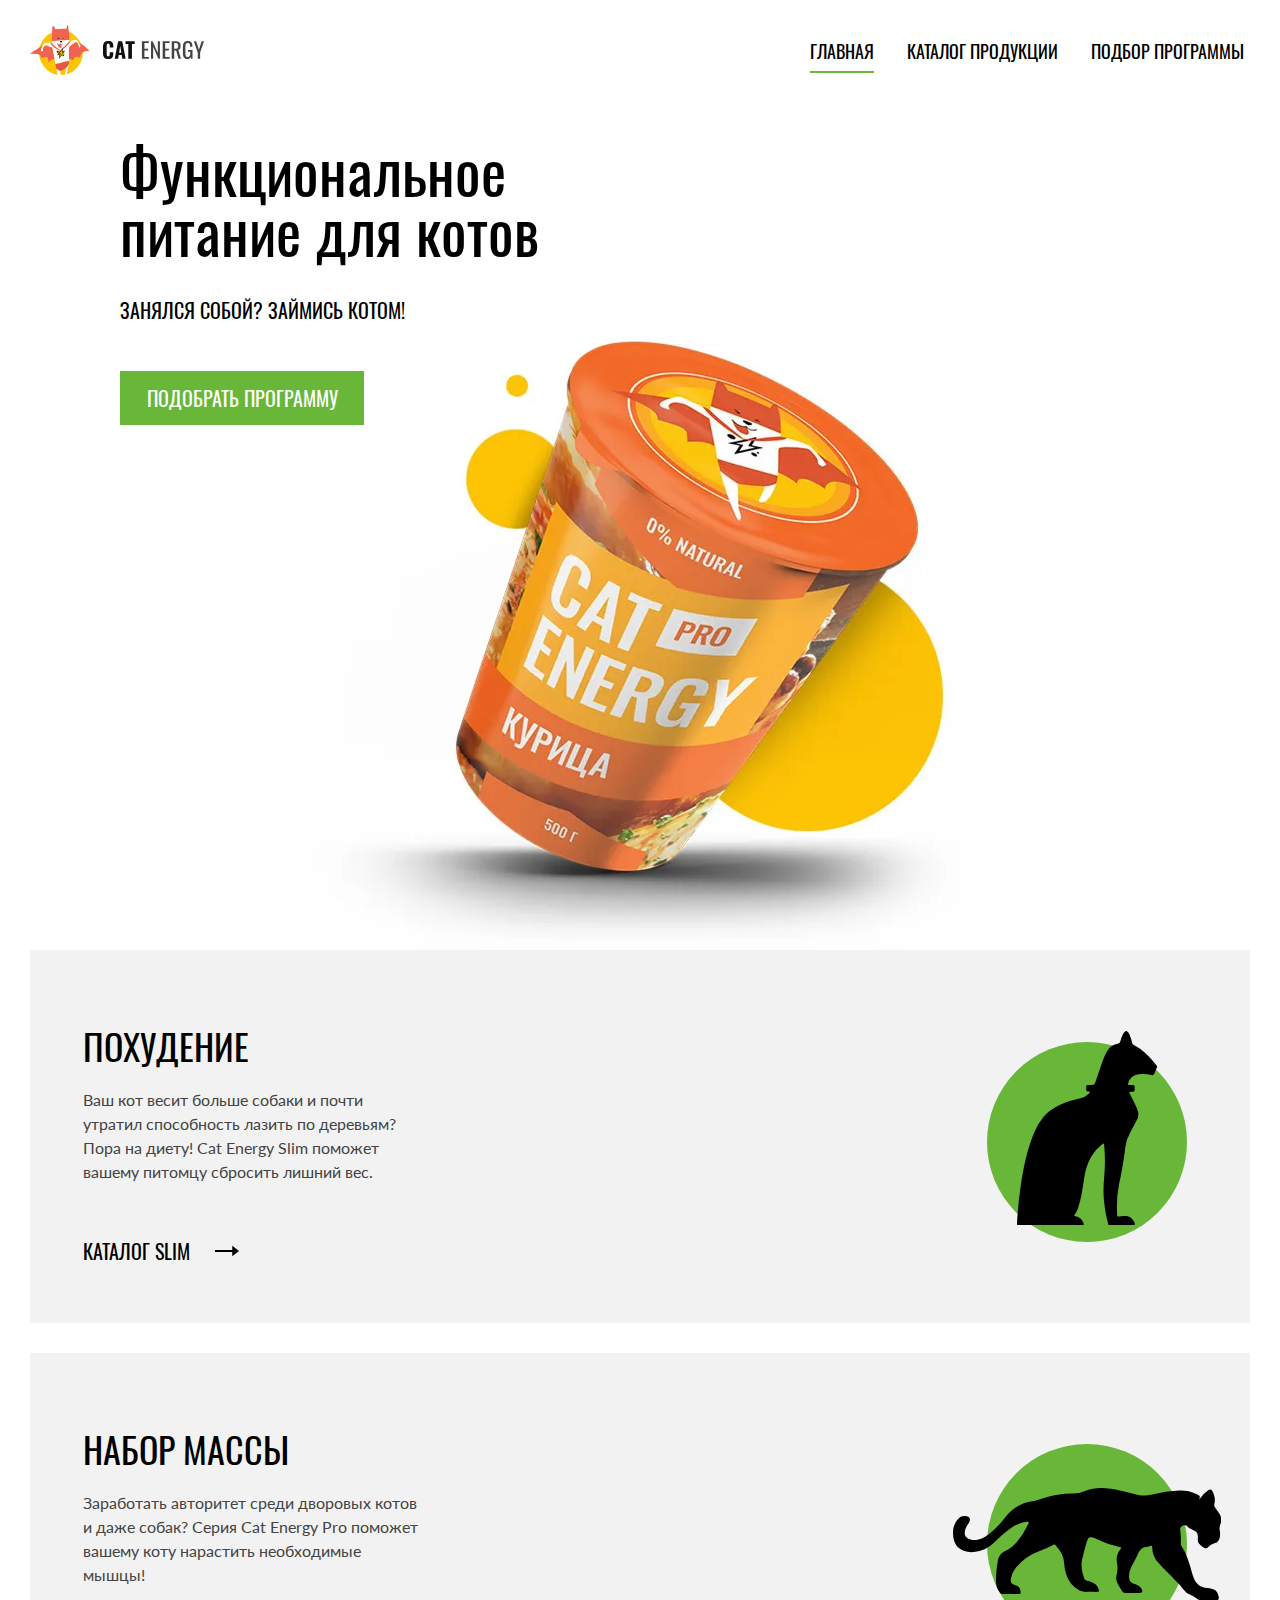
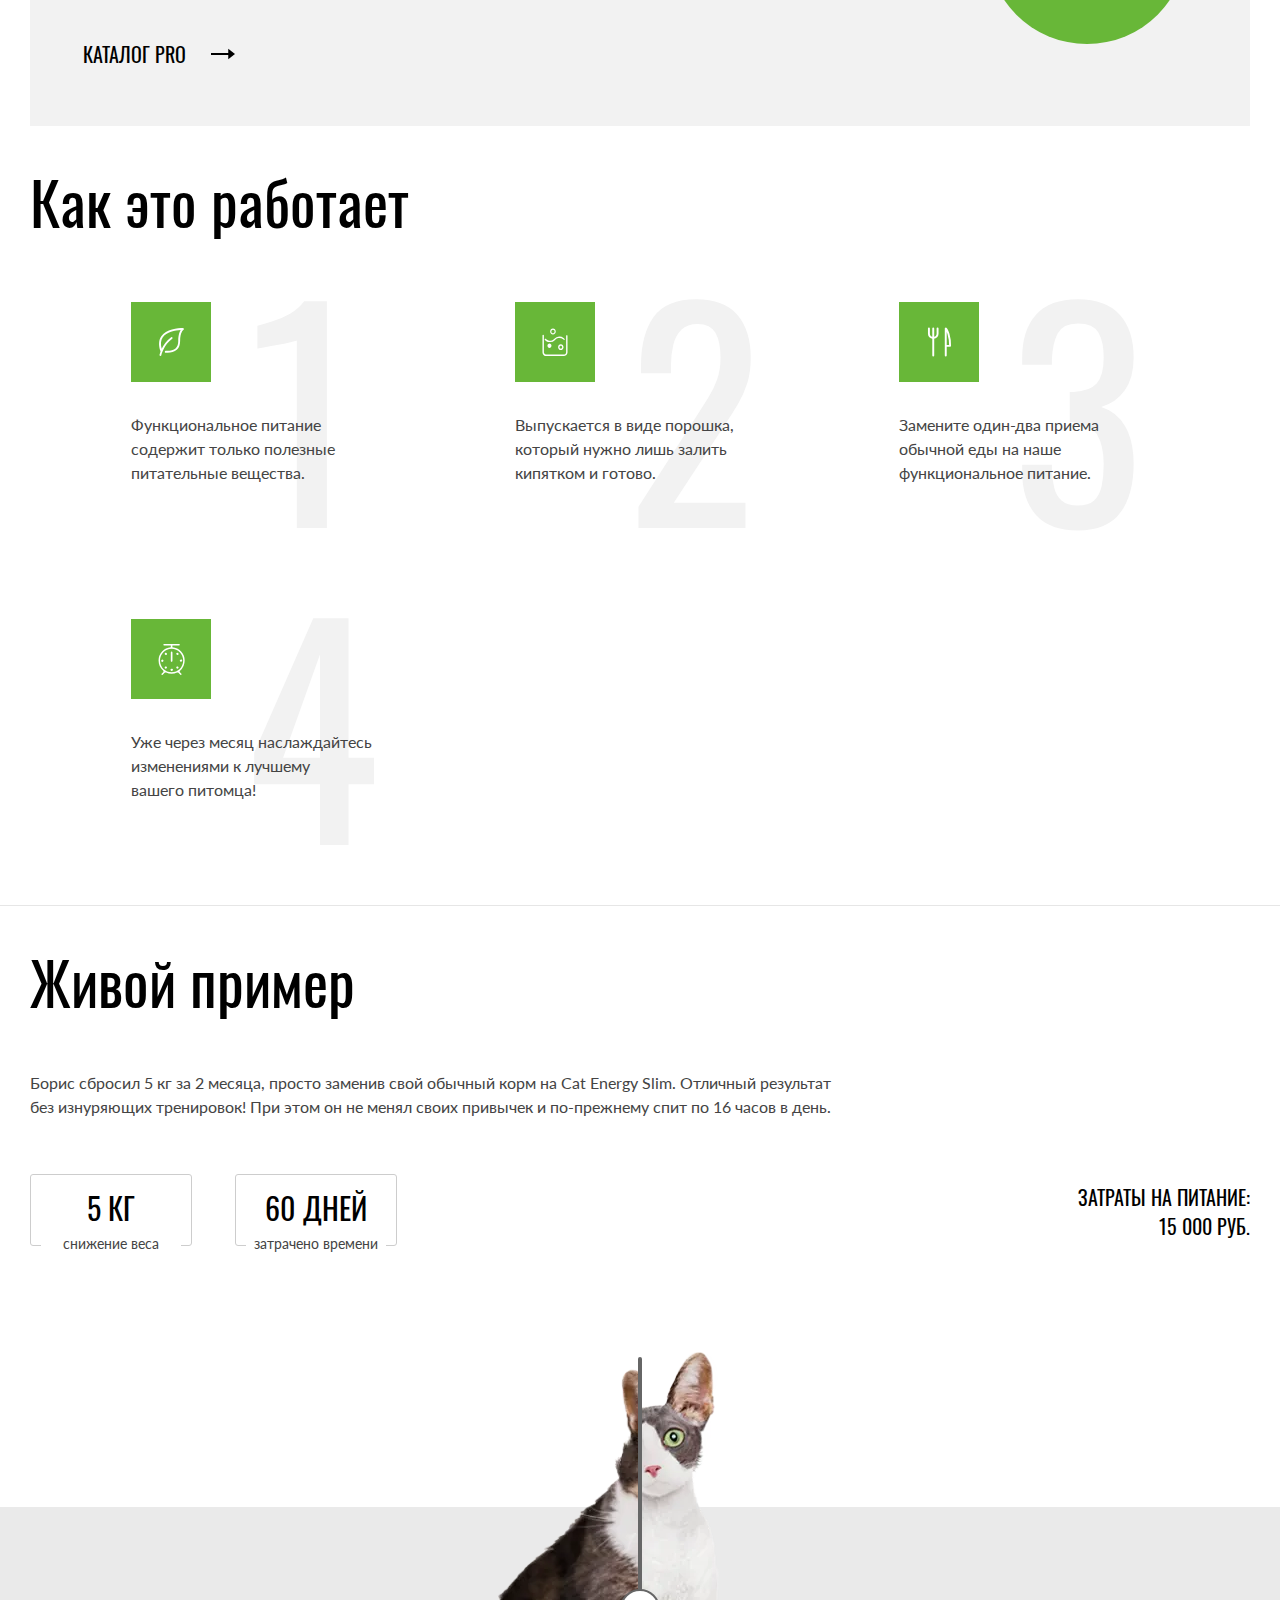
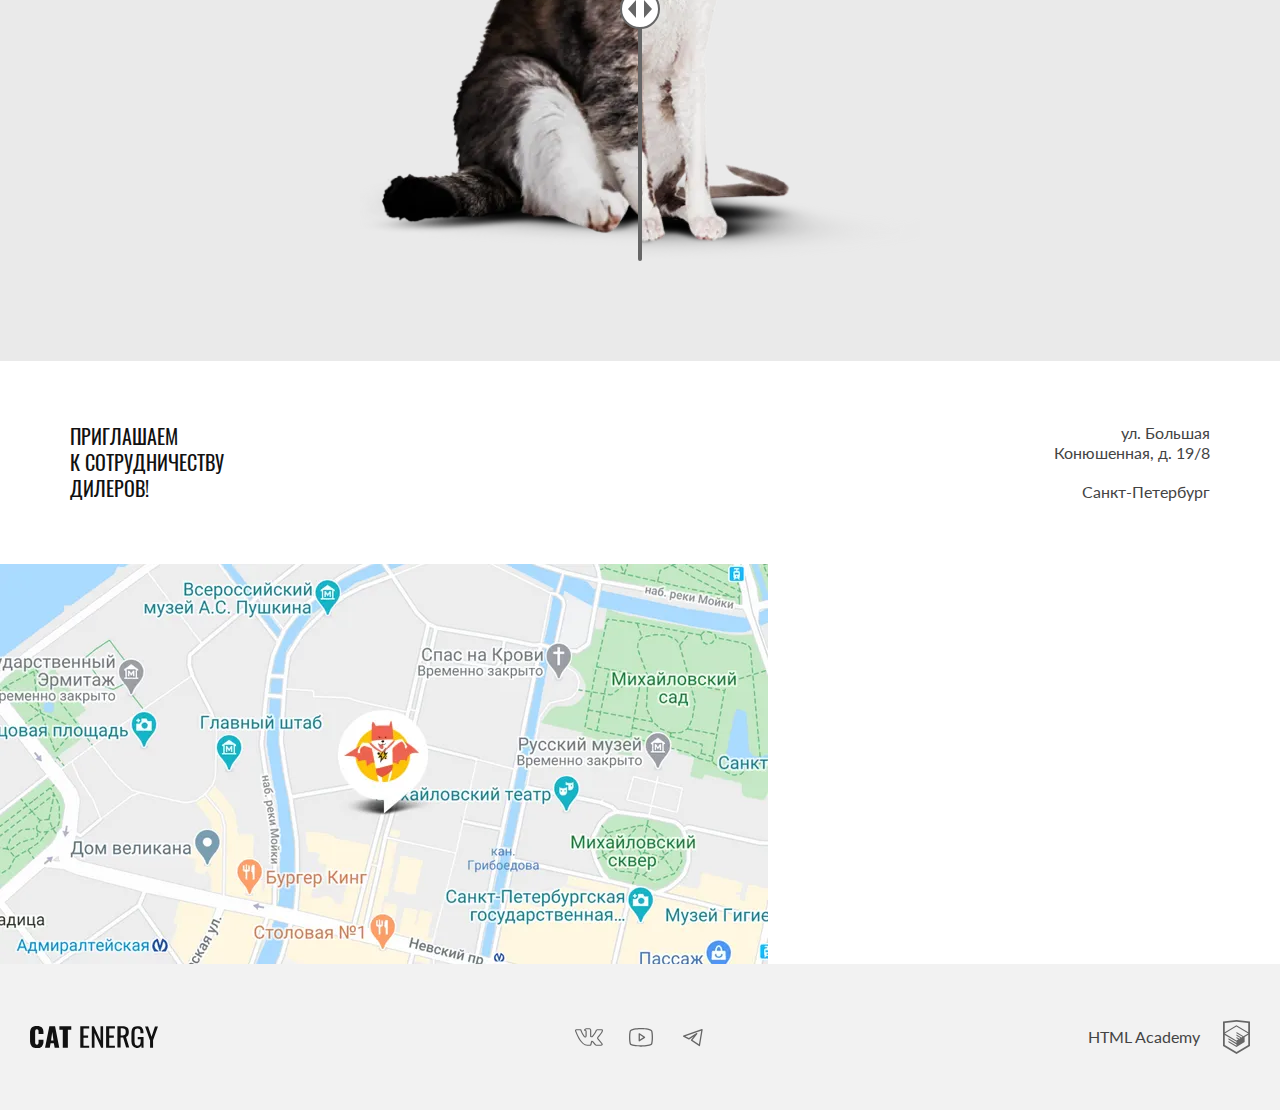
==== commit a7d3f265: "Deploying to gh-pages from @ htmlacademy-adaptive/2462395-cat-energy-32@f21a1cbc2ef12569edfaaa1c9ad0" ====
--- a/index.html
+++ b/index.html
@@ -1 +1 @@
-<!DOCTYPE html><html class="page" lang="ru"><head><meta charset="UTF-8"><link rel="preload" href="/fonts/lato/Lato-Regular.woff2" as="font"><link rel="preload" href="/fonts/oswald/oswaldregular.woff2" as="font"><title>Кэт энерджи</title><meta name="viewport" content="width=device-width,initial-scale=1"><link rel="stylesheet" href="styles/styles.css"><link rel="icon" href="favicon.ico" sizes="32x32"><link rel="icon" href="favicons/favicon-152.svg" type="image/svg+xml"><link rel="apple-touch-icon" href="favicons/apple-touch-icon.png" type="image/png"><script src="scripts/index.js" defer="defer"></script></head><body class="page__body"><header class="main-header"><div class="main-header__wrapper section-wrapper"><div class="main-header__logo-wrapper"><a class="main-header__logo logo" href="index.html" aria-current="page"><picture><source media="(min-width: 1440px)" srcset="images/logo-trademark-desktop.svg" width="70" height="59" type="image/svg+xml"><source media="(min-width: 768px)" srcset="images/logo-trademark-tablet.svg" width="60" height="50" type="image/svg+xml"><img class="logo__trademark" src="images/logo-trademark-mobile.svg" width="33" height="38" alt="Логотип компании"></picture><picture><source media="(min-width: 768px)" srcset="images/logo-caption-tablet.svg" width="101" height="18" type="image/svg+xml"><img class="logo__caption" src="images/logo-caption-mobile.svg" width="101" height="18" alt="Кэт энерджи."></picture></a><button class="main-header__navigation-toggle burger-button main-header__navigation-toggle--nojs" type="button"><span class="visually-hidden">Открыть меню.</span></button></div><nav class="main-header__navigation main-nav"><ul class="main-nav__list main-nav__list--nojs"><li class="main-nav__item"><a class="main-nav__link main-nav__link--current" href="index.html" aria-current="page">Главная</a></li><li class="main-nav__item"><a class="main-nav__link" href="catalog.html">Каталог продукции</a></li><li class="main-nav__item"><a class="main-nav__link" href="#">Подбор программы</a></li></ul></nav></div></header><main class="main-container"><section class="hero"><div class="hero__wrapper section-wrapper"><h1 class="hero__title page-title page-title--accent">Функциональное питание для котов</h1><p class="hero__slogan">Занялся собой? Займись котом!</p><div class="hero__picture-wrapper"><picture><source width="552" height="499" type="image/webp" media="(min-width: 1440px)" srcset="images/main-photo-desktop@1x.webp, images/main-photo-desktop@2x.webp 2x"><source width="709" height="609" type="image/webp" media="(min-width: 768px)" srcset="images/main-photo-tablet@1x.webp, images/main-photo-tablet@2x.webp 2x"><source width="280" height="270" type="image/webp" srcset="images/main-photo-mobile@1x.webp, images/main-photo-mobile@2x.webp 2x"><source width="552" height="499" type="image/png" media="(min-width: 1440px)" srcset="images/main-photo-desktop@1x.png, images/main-photo-desktop@2x.png 2x"><source width="709" height="609" type="image/png" media="(min-width: 768px)" srcset="images/main-photo-tablet@1x.png, images/main-photo-tablet@2x.png 2x"><img class="hero__img" src="images/main-photo-mobile@1x.png" srcset="images/main-photo-mobile@2x.png 2x" width="280" height="270" alt="Cat energy Pro 500 грамм с курицей."></picture></div><a class="hero__button button button--primary" href="#">Подобрать программу</a></div></section><section class="diet section-wrapper"><h2 class="visually-hidden">Режимы питания</h2><div class="diet__food-line food-line food-line--lose"><h3 class="food-line__title">Похудение</h3><p class="food-line__description">Ваш кот весит больше собаки и почти утратил способность лазить по деревьям? Пора на диету! Cat Energy Slim поможет вашему питомцу сбросить лишний вес.</p><a class="food-line__button button button--secondary" href="#">Каталог Slim</a></div><div class="diet__food-line food-line food-line--gain"><h3 class="food-line__title">Набор массы</h3><p class="food-line__description">Заработать авторитет среди дворовых котов и даже собак? Серия Cat Energy Pro поможет вашему коту нарастить необходимые мышцы!</p><a class="food-line__button button button--secondary" href="#">Каталог Pro</a></div></section><section class="function section-wrapper"><h2 class="function__title section-title">Как это работает</h2><ul class="function__list"><li class="function__item function__item--healthy"><p class="function__description">Функциональное питание содержит только полезные питательные вещества.</p></li><li class="function__item function__item--easy"><p class="function__description">Выпускается в виде порошка, который нужно лишь залить кипятком и готово.</p></li><li class="function__item function__item--safe"><p class="function__description">Замените один-два приема обычной еды на наше функциональное питание.</p></li><li class="function__item function__item--fast"><p class="function__description">Уже через месяц наслаждайтесь изменениями к лучшему<br>вашего питомца!</p></li></ul></section><section class="example"><div class="example__wrapper section-wrapper"><div class="example__text-wrapper"><h2 class="example__title section-title">Живой пример</h2><p class="example__description">Борис сбросил 5 кг за 2 месяца, просто заменив свой обычный корм на Cat Energy Slim. Отличный результат<br>без изнуряющих тренировок! При этом он не менял своих привычек и по-прежнему спит по 16 часов в день.</p><div class="example__statistics statistics"><dl class="statistics__list"><div class="statistics__item"><dt class="statistics__data">5 кг</dt><dd class="statistics__definition">снижение веса</dd></div><div class="statistics__item"><dt class="statistics__data">60 дней</dt><dd class="statistics__definition">затрачено времени</dd></div></dl><p class="statistics__data statistics__data--total"><span>затраты на питание:</span> <span>15 000 руб.</span></p></div></div><div class="example__slider cat-slider"><div class="cat-slider__wrapper"><picture><source width="560" height="512" type="image/webp" media="(min-width: 768px)" srcset="images/slider-fat-tablet@1x.webp, images/slider-fat-tablet@2x.webp 2x"><source width="280" height="256" type="image/webp" srcset="images/slider-fat-mobile@1x.webp, images/slider-fat-mobile@2x.webp 2x"><source width="560" height="512" type="image/png" media="(min-width: 768px)" srcset="images/slider-fat-tablet@1x.png, images/slider-fat-tablet@2x.png 2x"><img class="cat-slider__image cat-slider__image--fat" loading="lazy" src="images/slider-fat-mobile@1x.png" srcset="images/slider-fat-mobile@2x.png 2x" width="280" height="256" alt="Кот с избыточным весом."></picture></div><div class="cat-slider__wrapper"><picture><source width="560" height="512" type="image/webp" media="(min-width: 768px)" srcset="images/slider-skinny-tablet@1x.webp, images/slider-skinny-tablet@2x.webp 2x"><source width="280" height="256" type="image/webp" srcset="images/slider-skinny-mobile@1x.webp, images/slider-skinny-mobile@2x.webp 2x"><source width="560" height="512" type="image/png" media="(min-width: 768px)" srcset="images/slider-skinny-tablet@1x.png, images/slider-skinny-tablet@2x.png 2x"><img class="cat-slider__image cat-slider__image--skinny" loading="lazy" src="images/slider-skinny-mobile@1x.png" srcset="images/slider-skinny-mobile@2x.png 2x" width="280" height="256" alt="Болезненно худой кот."></picture></div><button class="cat-slider__toggle" type="button"><span class="visually-hidden">Изменить внешний вид кота.</span></button></div></div></section><section class="contacts"><h2 class="visually-hidden">Контакты</h2><div class="contacts__text-wrapper"><p class="contacts__message">Приглашаем<br>к сотрудничеству дилеров!</p><address class="contacts__address address"><p class="address__street">ул. Большая Конюшенная, д. 19/8</p><p class="address__city">Санкт-Петербург</p></address></div><div class="contacts__map map"><iframe src="https://www.google.com/maps/embed?pb=!1m18!1m12!1m3!1d1998.6037876728562!2d30.32047247805024!3d59.93871647491518!2m3!1f0!2f0!3f0!3m2!1i1024!2i768!4f13.1!3m3!1m2!1s0x4696310fca145cc1%3A0x42b32648d8238007!2sBolshaya%20Konyushennaya%20St%2C%2019%2F8%2C%20Sankt-Peterburg%2C%20Russia%2C%20191186!5e0!3m2!1sen!2ses!4v1725396123360!5m2!1sen!2ses" width="320" height="362" loading="lazy" title="Карта с локацией компании" referrerpolicy="no-referrer-when-downgrade"></iframe><noscript><picture><source width="1440" height="400" type="image/webp" media="(min-width: 1440px)" srcset="images/map-desktop@1x.webp, images/map-desktop@2x.webp 2x"><source width="768" height="400" type="image/webp" media="(min-width: 768px)" srcset="images/map-tablet@1x.webp, images/map-tablet@2x.webp 2x"><source width="320" height="365" type="image/webp" srcset="images/map-mobile@1x.webp, images/map-mobile@2x.webp 2x"><source width="1440" height="400" type="image/png" media="(min-width: 1440px)" srcset="images/map-desktop@1x.png, images/map-desktop@2x.png 2x"><source width="768" height="400" type="image/png" media="(min-width: 768px)" srcset="images/map-tablet@1x.png, images/map-tablet@2x.png 2x"><img class="map__image" loading="lazy" src="images/map-mobile@1x.png" srcset="images/map-mobile@2x.png 2x" width="320" height="362" alt="Карта с локацией компании."></picture></noscript></div></section></main><footer class="main-footer"><div class="main-footer__wrapper section-wrapper"><a class="main-footer__logo logo" href="index.html" aria-current="page"><img class="main-footer__logo-caption" src="images/logo-caption-mobile.svg" width="128" height="24" alt="Логотип компании Кэт энерджи."></a><ul class="main-footer__social-list social"><li class="social__item"><a class="social__link social__link--vk" href="https://vk.com/htmlacademy"><span class="visually-hidden">Перейти во ВКонтакте.</span></a></li><li class="social__item"><a class="social__link social__link--youtube" href="https://www.youtube.com/user/htmlacademyru"><span class="visually-hidden">Перейти в YouTube.</span></a></li><li class="social__item"><a class="social__link social__link--telegram" href="https://t.me/htmlacademy"><span class="visually-hidden">Перейти в Telegram.</span></a></li></ul><a class="main-footer__developer-link developer" href="https://htmlacademy.ru/intensive/adaptive">HTML Academy <span class="visually-hidden">Перейти на интенсивный курс по адаптивной вёрстке и автоматизации на сайте HTML Academy.</span></a></div></footer><script src="script.js"></script></body></html>+<!DOCTYPE html><html class="page" lang="ru"><head><meta charset="UTF-8"><link rel="preload" href="/fonts/lato/Lato-Regular.woff2" as="font"><link rel="preload" href="/fonts/oswald/oswaldregular.woff2" as="font"><title>Кэт энерджи</title><meta name="viewport" content="width=device-width,initial-scale=1"><link rel="stylesheet" href="styles/styles.css"><link rel="icon" href="favicon.ico" sizes="32x32"><link rel="icon" href="favicons/favicon-152.svg" type="image/svg+xml"><link rel="apple-touch-icon" href="favicons/apple-touch-icon.png" type="image/png"><script src="scripts/index.js" defer="defer"></script></head><body class="page__body"><header class="main-header"><div class="main-header__wrapper section-wrapper"><div class="main-header__logo-wrapper"><a class="main-header__logo logo" href="index.html" aria-current="page"><picture><source media="(min-width: 1440px)" srcset="images/logo-trademark-desktop.svg" width="70" height="59" type="image/svg+xml"><source media="(min-width: 768px)" srcset="images/logo-trademark-tablet.svg" width="60" height="50" type="image/svg+xml"><img class="logo__trademark" src="images/logo-trademark-mobile.svg" width="33" height="38" alt="Логотип компании"></picture><picture><source media="(min-width: 768px)" srcset="images/logo-caption-tablet.svg" width="101" height="18" type="image/svg+xml"><img class="logo__caption" src="images/logo-caption-mobile.svg" width="101" height="18" alt="Кэт энерджи."></picture></a><button class="main-header__navigation-toggle burger-button main-header__navigation-toggle--nojs" type="button"><span class="visually-hidden">Открыть меню.</span></button></div><nav class="main-header__navigation main-nav"><ul class="main-nav__list main-nav__list--nojs"><li class="main-nav__item"><a class="main-nav__link main-nav__link--current" href="index.html" aria-current="page">Главная</a></li><li class="main-nav__item"><a class="main-nav__link" href="catalog.html">Каталог продукции</a></li><li class="main-nav__item"><a class="main-nav__link" href="#">Подбор программы</a></li></ul></nav></div></header><main class="main-container"><section class="hero"><div class="hero__wrapper section-wrapper"><h1 class="hero__title page-title page-title--accent">Функциональное питание для котов</h1><p class="hero__slogan">Занялся собой? Займись котом!</p><div class="hero__picture-wrapper"><picture><source width="552" height="499" type="image/webp" media="(min-width: 1440px)" srcset="images/main-photo-desktop@1x.webp, images/main-photo-desktop@2x.webp 2x"><source width="709" height="609" type="image/webp" media="(min-width: 768px)" srcset="images/main-photo-tablet@1x.webp, images/main-photo-tablet@2x.webp 2x"><source width="280" height="270" type="image/webp" srcset="images/main-photo-mobile@1x.webp, images/main-photo-mobile@2x.webp 2x"><source width="552" height="499" type="image/png" media="(min-width: 1440px)" srcset="images/main-photo-desktop@1x.png, images/main-photo-desktop@2x.png 2x"><source width="709" height="609" type="image/png" media="(min-width: 768px)" srcset="images/main-photo-tablet@1x.png, images/main-photo-tablet@2x.png 2x"><img class="hero__img" src="images/main-photo-mobile@1x.png" srcset="images/main-photo-mobile@2x.png 2x" width="280" height="270" alt="Cat energy Pro 500 грамм с курицей."></picture></div><a class="hero__button button button--primary" href="#">Подобрать программу</a></div></section><section class="diet section-wrapper"><h2 class="visually-hidden">Режимы питания</h2><div class="diet__food-line food-line food-line--lose"><h3 class="food-line__title">Похудение</h3><p class="food-line__description">Ваш кот весит больше собаки и почти утратил способность лазить по деревьям? Пора на диету! Cat Energy Slim поможет вашему питомцу сбросить лишний вес.</p><a class="food-line__button button button--secondary" href="#">Каталог Slim</a></div><div class="diet__food-line food-line food-line--gain"><h3 class="food-line__title">Набор массы</h3><p class="food-line__description">Заработать авторитет среди дворовых котов и даже собак? Серия Cat Energy Pro поможет вашему коту нарастить необходимые мышцы!</p><a class="food-line__button button button--secondary" href="#">Каталог Pro</a></div></section><section class="function section-wrapper"><h2 class="function__title section-title">Как это работает</h2><ul class="function__list"><li class="function__item function__item--healthy"><p class="function__description">Функциональное питание содержит только полезные питательные вещества.</p></li><li class="function__item function__item--easy"><p class="function__description">Выпускается в виде порошка, который нужно лишь залить кипятком и готово.</p></li><li class="function__item function__item--safe"><p class="function__description">Замените один-два приема обычной еды на наше функциональное питание.</p></li><li class="function__item function__item--fast"><p class="function__description">Уже через месяц наслаждайтесь изменениями к лучшему<br>вашего питомца!</p></li></ul></section><section class="example"><div class="example__wrapper section-wrapper"><div class="example__text-wrapper"><h2 class="example__title section-title">Живой пример</h2><p class="example__description">Борис сбросил 5 кг за 2 месяца, просто заменив свой обычный корм на Cat Energy Slim. Отличный результат<br>без изнуряющих тренировок! При этом он не менял своих привычек и по-прежнему спит по 16 часов в день.</p><div class="example__statistics statistics"><dl class="statistics__list"><div class="statistics__item"><dt class="statistics__data">5 кг</dt><dd class="statistics__definition">снижение веса</dd></div><div class="statistics__item"><dt class="statistics__data">60 дней</dt><dd class="statistics__definition">затрачено времени</dd></div></dl><p class="statistics__data statistics__data--total"><span>затраты на питание:</span> <span>15 000 руб.</span></p></div></div><div class="example__slider cat-slider"><div class="cat-slider__wrapper"><picture><source width="560" height="512" type="image/webp" media="(min-width: 768px)" srcset="images/slider-fat-tablet@1x.webp, images/slider-fat-tablet@2x.webp 2x"><source width="280" height="256" type="image/webp" srcset="images/slider-fat-mobile@1x.webp, images/slider-fat-mobile@2x.webp 2x"><source width="560" height="512" type="image/png" media="(min-width: 768px)" srcset="images/slider-fat-tablet@1x.png, images/slider-fat-tablet@2x.png 2x"><img class="cat-slider__image cat-slider__image--fat" loading="lazy" src="images/slider-fat-mobile@1x.png" srcset="images/slider-fat-mobile@2x.png 2x" width="280" height="256" alt="Кот с избыточным весом."></picture></div><div class="cat-slider__wrapper"><picture><source width="560" height="512" type="image/webp" media="(min-width: 768px)" srcset="images/slider-skinny-tablet@1x.webp, images/slider-skinny-tablet@2x.webp 2x"><source width="280" height="256" type="image/webp" srcset="images/slider-skinny-mobile@1x.webp, images/slider-skinny-mobile@2x.webp 2x"><source width="560" height="512" type="image/png" media="(min-width: 768px)" srcset="images/slider-skinny-tablet@1x.png, images/slider-skinny-tablet@2x.png 2x"><img class="cat-slider__image cat-slider__image--skinny" loading="lazy" src="images/slider-skinny-mobile@1x.png" srcset="images/slider-skinny-mobile@2x.png 2x" width="280" height="256" alt="Болезненно худой кот."></picture></div><button class="cat-slider__toggle" type="button"><span class="visually-hidden">Изменить внешний вид кота.</span></button></div></div></section><section class="contacts"><h2 class="visually-hidden">Контакты</h2><div class="contacts__text-wrapper"><p class="contacts__message">Приглашаем<br>к сотрудничеству дилеров!</p><address class="contacts__address address"><p class="address__street">ул. Большая Конюшенная, д. 19/8</p><p class="address__city">Санкт-Петербург</p></address></div><div class="contacts__map map"><iframe src="https://www.google.com/maps/embed?pb=!1m18!1m12!1m3!1d1998.6037876728562!2d30.32047247805024!3d59.93871647491518!2m3!1f0!2f0!3f0!3m2!1i1024!2i768!4f13.1!3m3!1m2!1s0x4696310fca145cc1%3A0x42b32648d8238007!2sBolshaya%20Konyushennaya%20St%2C%2019%2F8%2C%20Sankt-Peterburg%2C%20Russia%2C%20191186!5e0!3m2!1sen!2ses!4v1725396123360!5m2!1sen!2ses" width="320" height="362" loading="lazy" title="Карта с локацией компании" referrerpolicy="no-referrer-when-downgrade"></iframe><picture><source width="1440" height="400" type="image/webp" media="(min-width: 1440px)" srcset="images/map-desktop@1x.webp, images/map-desktop@2x.webp 2x"><source width="768" height="400" type="image/webp" media="(min-width: 768px)" srcset="images/map-tablet@1x.webp, images/map-tablet@2x.webp 2x"><source width="320" height="365" type="image/webp" srcset="images/map-mobile@1x.webp, images/map-mobile@2x.webp 2x"><source width="1440" height="400" type="image/png" media="(min-width: 1440px)" srcset="images/map-desktop@1x.png, images/map-desktop@2x.png 2x"><source width="768" height="400" type="image/png" media="(min-width: 768px)" srcset="images/map-tablet@1x.png, images/map-tablet@2x.png 2x"><img class="map__image" loading="lazy" src="images/map-mobile@1x.png" srcset="images/map-mobile@2x.png 2x" width="320" height="362" alt="Карта с локацией компании."></picture></div></section></main><footer class="main-footer"><div class="main-footer__wrapper section-wrapper"><a class="main-footer__logo logo" href="index.html" aria-current="page"><img class="main-footer__logo-caption" src="images/logo-caption-mobile.svg" width="128" height="24" alt="Логотип компании Кэт энерджи."></a><ul class="main-footer__social-list social"><li class="social__item"><a class="social__link social__link--vk" href="https://vk.com/htmlacademy"><span class="visually-hidden">Перейти во ВКонтакте.</span></a></li><li class="social__item"><a class="social__link social__link--youtube" href="https://www.youtube.com/user/htmlacademyru"><span class="visually-hidden">Перейти в YouTube.</span></a></li><li class="social__item"><a class="social__link social__link--telegram" href="https://t.me/htmlacademy"><span class="visually-hidden">Перейти в Telegram.</span></a></li></ul><a class="main-footer__developer-link developer" href="https://htmlacademy.ru/intensive/adaptive">HTML Academy <span class="visually-hidden">Перейти на интенсивный курс по адаптивной вёрстке и автоматизации на сайте HTML Academy.</span></a></div></footer><script src="script.js"></script></body></html>--- a/styles/styles.css
+++ b/styles/styles.css
@@ -1 +1 @@
-@font-face{font-family:Lato;font-weight:400;font-style:normal;src:url(../fonts/lato/Lato-Regular.woff2)format("woff2");font-display:swap}@font-face{font-family:Oswald;font-weight:400;font-style:normal;src:url(../fonts/oswald/oswaldregular.woff2)format("woff2");font-display:swap}*,:before,:after{box-sizing:border-box}img{object-fit:contain;max-width:100%;height:auto}a{text-decoration:none}.visually-hidden{clip:rect(0 0 0 0);border:0;width:1px;height:1px;margin:-1px;padding:0;position:absolute;overflow:hidden}@media (width>=1440px){.section-wrapper{max-width:1220px;margin:0 auto}}.page{height:100%}.page__body{color:#444;background-color:#fff;flex-direction:column;min-width:320px;min-height:100%;margin:0;font-family:Lato,Candara,sans-serif;font-size:14px;line-height:18px;display:flex}@media (width>=768px){.page__body{font-size:16px;line-height:24px}}.button{color:#000;text-align:center;text-transform:uppercase;border:none;padding:10px;font-family:Oswald;font-size:16px;font-weight:400;line-height:20px;display:block}.button--primary{color:#fff;background-color:#68b738;transition:background-color .4s,color .4s}.button--primary:hover,.button--primary:focus-visible,.button--primary:active{background-color:#5eaa2f}.button--primary:active{color:#ffffff4d}.button--secondary{background-color:#f2f2f2}.button--show-more{color:#444;transition:background-color .4s,color .4s}.button--show-more:hover,.button--show-more:focus-visible,.button--show-more:active{background-color:#ebebeb}.button--show-more:active{color:#4444444d}@media (width>=768px){.main-header__wrapper{justify-content:space-between;padding:25px 34px 0 30px;display:flex}}@media (width>=1440px){.main-header__wrapper{padding:55px 0 0}}.main-header__logo-wrapper{align-items:center;margin-bottom:auto;padding:13px 20px 14px;display:flex}@media (width>=768px){.main-header__logo-wrapper{padding:0}}.main-header__logo-wrapper--catalog{border-bottom:1px solid #d9d9d9;padding:15px 20px 12px}@media (width>=768px){.main-header__logo-wrapper--catalog{border-bottom:0;padding:0}}.main-header__logo .logo__caption{margin-left:56px}@media (width>=768px){.main-header__logo .logo__caption{margin-left:13px}}.main-header__navigation-toggle{margin-left:auto;display:block}@media (width>=768px){.main-header__navigation-toggle{display:none}}.main-header__navigation-toggle--nojs{display:none}.logo{justify-content:center;align-items:center;transition:opacity .4s;display:flex}.logo:hover,.logo:focus-visible{opacity:.8}.logo:active{opacity:.6}.logo__trademark,.logo__caption{display:block}@media (width>=1440px){.logo__caption{width:118px;height:21px}}.logo__caption--catalog{height:20px}@media (width>=768px){.logo__caption--catalog{height:18px}}@media (width>=1440px){.logo__caption--catalog{height:21px}}.main-nav{position:relative}.main-nav__list{margin:0;padding:0;list-style:none;display:none}@media (width>=768px){.main-nav__list{flex-wrap:wrap;gap:33px;width:436px;display:flex}}@media (width>=1440px){.main-nav__list{width:477px}}@media (width<=767px){.main-nav__list--nojs{display:block}.main-nav__list--open{z-index:1;background-color:#fff;display:block;position:absolute;top:0;left:0;right:0}}.main-nav__link{color:#000;text-align:center;text-transform:uppercase;border-top:1px solid #e6e6e6;padding:22px 0 23px;font-family:Oswald;font-size:20px;font-weight:400;line-height:20px;transition:opacity .4s;display:block;position:relative}.main-nav__link:hover,.main-nav__link:focus-visible{opacity:.6}.main-nav__link:active{opacity:.3}@media (width>=768px){.main-nav__link{border:none;padding:14px 0 12px;font-size:18px;line-height:24px}}@media (width>=1440px){.main-nav__link{color:#fff;padding:16px 0 10px;font-size:20px;line-height:30px}.main-nav__link--catalog{color:#000}}@media (width>=768px){.main-nav__link--current:after{content:"";background-color:#68b738;height:2px;position:absolute;bottom:2px;left:0;right:0}}@media (width>=1440px){.main-nav__link--current:after{background-color:#fff}}.main-nav__link--catalog.main-nav__link--current:after{background-color:#68b738}.burger-button{cursor:pointer;background-color:#0000;background-image:url(../icons/stack.svg#burger-button);background-position:50%;background-repeat:no-repeat;border:none;width:24px;height:24px;transition:opacity .4s}.burger-button:hover,.burger-button:focus-visible{opacity:.6}.burger-button:active{opacity:.3}.burger-button--close{background-image:url(../icons/stack.svg#burger-button-close);width:18px;height:18px}.main-container{flex-grow:1}.page-title{color:#000;font-family:Oswald;font-size:36px;font-weight:400;line-height:36px}@media (width>=768px){.page-title{font-size:60px;line-height:60px}}.page-title--accent{color:#fff;text-align:center}@media (width>=768px){.page-title--accent{color:#000;text-align:start}}.section-title{color:#000;font-family:Oswald;font-size:36px;font-weight:400;line-height:40px}@media (width>=768px){.section-title{font-size:60px;line-height:60px}}.hero{background-color:#68b738;background-image:-webkit-linear-gradient(#68b738d9 60%,#fff 60%),-webkit-image-set(url(../images/background-cat-mobile@1x.webp) 1x type("image/webp"),url(../images/background-cat-mobile@2x.webp) 2x type("image/webp"),url(../images/background-cat-mobile@1x.jpg) 1x type("image/jpeg"),url(../images/background-cat-mobile@2x.jpg) 2x type("image/jpeg")),-webkit-linear-gradient(90deg,#4e4e53,#454449);background-image:linear-gradient(#68b738d9 60%,#fff 60%),image-set("../images/background-cat-mobile@1x.webp" 1x type("image/webp"),"../images/background-cat-mobile@2x.webp" 2x type("image/webp"),"../images/background-cat-mobile@1x.jpg" 1x type("image/jpeg"),"../images/background-cat-mobile@2x.jpg" 2x type("image/jpeg")),linear-gradient(90deg,#4e4e53,#454449);background-position:top;background-repeat:no-repeat}@media (width>=768px){.hero{background-color:#fff;background-image:none}}@media (width>=1440px){.hero{background-color:#0000}.hero:after{z-index:-1;content:"";background-image:-webkit-linear-gradient(#68b738d9,#68b738d9),-webkit-image-set(url(../images/background-cat-desktop@1x.webp) 1x type("image/webp"),url(../images/background-cat-desktop@2x.webp) 2x type("image/webp"),url(../images/background-cat-desktop@1x.jpg) 1x type("image/jpeg"),url(../images/background-cat-desktop@2x.jpg) 2x type("image/jpeg")),-webkit-linear-gradient(#4d4e52,#424045);background-image:linear-gradient(#68b738d9,#68b738d9),image-set("../images/background-cat-desktop@1x.webp" 1x type("image/webp"),"../images/background-cat-desktop@2x.webp" 2x type("image/webp"),"../images/background-cat-desktop@1x.jpg" 1x type("image/jpeg"),"../images/background-cat-desktop@2x.jpg" 2x type("image/jpeg")),linear-gradient(#4d4e52,#424045);background-repeat:no-repeat;width:50%;height:694px;display:block;position:absolute;top:0;left:50%;right:0}}@media (width>=2077px){.hero:after{background-position:100%}}.hero__wrapper{padding:27px 20px 20px;position:relative}@media (width>=768px){.hero__wrapper{padding:65px 30px 0}}@media (width>=1440px){.hero__wrapper{grid-template-columns:447px auto;place-items:start;padding:29px 0 52px;display:grid}}.hero__title{margin:0 0 25px}@media (width>=768px){.hero__title{width:500px;margin:0 0 40px 90px}}@media (width>=1440px){.hero__title{grid-area:1/1/2/2;margin:81px 0 40px 80px;padding-right:40px}}.hero__slogan{color:#fff;text-align:center;text-transform:uppercase;margin:0 0 29px;font-family:Oswald;font-size:14px;font-weight:400;line-height:14px}@media (width>=768px){.hero__slogan{color:#000;text-align:start;margin:0 0 21px 90px;font-size:20px;line-height:20px}}@media (width>=1440px){.hero__slogan{grid-area:2/1/3/2;margin:0 0 52px 80px}}.hero__img{margin:0 auto 3px;display:block}@media (width>=768px){.hero__img{margin-bottom:0}.hero__button{width:244px;padding:14px;font-size:20px;line-height:26px;position:absolute;bottom:525px;left:120px}}@media (width>=1440px){.hero__button{grid-area:3/1/4/2;margin:0 0 132px 80px;position:static}.hero__picture-wrapper{grid-area:1/2/4/3}}.diet{flex-flow:column wrap;gap:20px;padding:0 20px;display:flex}@media (width>=768px){.diet{gap:30px;padding:0 30px}}@media (width>=1440px){.diet{flex-direction:row;gap:80px;padding:82px 0 0}}.food-line{background-color:#f2f2f2;padding:31px 33px 13px 20px}@media (width>=768px){.food-line{padding:78px 29px 52px 53px}}@media (width>=1440px){.food-line{width:570px;padding:77px 61px 54px 52px}}.food-line__title{color:#000;text-transform:uppercase;margin:0 0 29px 70px;font-family:Oswald;font-size:24px;font-weight:400;line-height:37px}@media (width>=768px){.food-line__title{max-width:340px;margin:0 0 24px;font-size:36px;line-height:36px}}@media (width>=1440px){.food-line__title{margin:0 0 73px 162px}}.food-line__description{border-bottom:1px solid #d9d9d9;margin:0 0 10px;padding-bottom:22px}@media (width>=768px){.food-line__description{border:none;max-width:340px;margin-bottom:25px}}@media (width>=1440px){.food-line__description{min-width:457px;margin-bottom:0}}.food-line--lose{background-image:url(../icons/stack.svg#background-cat-slim);background-position:20px 21px;background-repeat:no-repeat;background-size:50px 53px}@media (width>=768px){.food-line--lose{background-position:right 63px center;background-size:200px 211px}}@media (width>=1440px){.food-line--lose{background-position:52px 41px;background-size:100px 106px}}.food-line--gain{background-image:url(../icons/stack.svg#background-cat-pro);background-position:13px 24px;background-repeat:no-repeat;background-size:67px 50px}@media (width>=768px){.food-line--gain{background-position:right 29px top 91px;background-size:268px 200px}}@media (width>=1440px){.food-line--gain{background-position:33px 47px;background-size:134px 100px}}.food-line__button{align-items:center;padding:5px 0;line-height:16px;transition:opacity .4s;display:flex}.food-line__button:hover,.food-line__button:focus-visible{opacity:1}.food-line__button:active{opacity:.3}@media (width>=768px){.food-line__button{width:-moz-fit-content;width:fit-content;font-size:20px;line-height:30px}}.food-line__button:after{content:"";transform-origin:0;background-image:url(../icons/stack.svg#arrow-button);background-position:0;background-repeat:no-repeat;background-size:24px 12px;flex:none;width:32px;height:24px;margin-left:15px;transition:transform .4s}@media (width>=768px){.food-line__button:after{margin-left:25px}}.food-line__button:hover:after,.food-lite__button:active:after{transform:scaleX(1.3)}.function{padding:20px 20px 49px}@media (width>=768px){.function{padding:45px 30px 0}}@media (width>=1440px){.function{padding:71px 0 0}}.function__title{margin:0 0 39px}@media (width>=768px){.function__title{margin-bottom:71px}}@media (width>=1440px){.function__title{margin-bottom:72px}}.function__list{gap:20px;margin:0;padding:0;list-style:none;display:grid}@media (width>=768px){.function__list{counter-reset:counter;grid-template-columns:repeat(auto-fit,250px);gap:31px 134px}}@media (width>=1440px){.function__list{grid-template-columns:repeat(4,324px);gap:0}}.function__item{align-items:center;gap:20px;display:flex;position:relative}@media (width>=768px){.function__item{counter-increment:counter;flex-direction:column;align-items:start;gap:31px}.function__item:after{content:counter(counter);z-index:-1;color:#f2f2f2;font-family:Oswald,Calibri,sans-serif;font-size:280px;line-height:280px;position:absolute;top:-40px;left:112px}.function__item--healthy:after{left:118px}}.function__item:before{content:"";background-color:#68b738;background-position:50%;background-repeat:no-repeat;flex-shrink:0;width:60px;height:60px}@media (width>=768px){.function__item:before{width:80px;height:80px}}.function__item--healthy:before{background-image:url(../icons/stack.svg#leaf-icon);background-size:30px 32px}.function__item--easy:before{background-image:url(../icons/stack.svg#glass-icon);background-size:26px 29px}.function__item--safe:before{background-image:url(../icons/stack.svg#cutlery-icon);background-size:25px 30px}.function__item--fast:before{background-image:url(../icons/stack.svg#clock-icon);background-size:27px 31px}.function__description{margin:0}@media (width>=768px){.function__description{max-width:245px;margin-bottom:103px}}@media (width<=767px){.function__description br{display:none}}.example{background-color:#eaeaea}@media (width>=768px){.example{background-image:linear-gradient(#fff 57%,#eaeaea 57%)}}@media (width>=1440px){.example{background-image:linear-gradient(#fff 26%,#eaeaea 26%)}}.example__wrapper{padding:25px 20px 41px}@media (width>=768px){.example__wrapper{border-top:1px solid #e6e6e6;padding:45px 30px 100px}}@media (width>=1440px){.example__wrapper{border-top:none;justify-content:space-between;align-items:center;padding:22px 0 73px;display:flex}}.example__title{margin:0 0 40px}@media (width>=768px){.example__title{margin-bottom:60px}}@media (width>=1440px){.example__title{margin-bottom:146px}.example__text-wrapper{width:436px}}.example__description{margin:0 0 20px}@media (width>=768px){.example__description{margin-bottom:55px}}@media (width>=1440px){.example__description{margin-bottom:69px}}@media (width<=1220px){.example__description br{display:none}}@media (width>=768px){.statistics{justify-content:space-between;display:flex}}@media (width>=1440px){.statistics{flex-direction:column}}.statistics__list{flex-wrap:wrap;justify-content:space-between;max-width:310px;margin:0;padding:0;list-style:none;display:flex}@media (width>=768px){.statistics__list{justify-content:start;gap:43px;max-width:none}}@media (width>=1440px){.statistics__list{gap:42px}}.statistics__item{width:124px;margin-bottom:20px}@media (width>=768px){.statistics__item{width:162px}}@media (width>=1440px){.statistics__item{margin-bottom:58px}}.statistics__data{color:#000;text-align:center;text-transform:uppercase;border:1px solid #cdcdcd;border-radius:3px;padding:14px 20px 17px;font-family:Oswald;font-size:24px;font-weight:400;line-height:24px}@media (width>=768px){.statistics__data{padding-bottom:19px;font-size:30px;line-height:37px}}.statistics__definition{text-align:center;background-color:#eaeaea;max-width:87px;margin:-9px auto 0;padding:0 15px;font-size:12px;line-height:12px}@media (width>=768px){.statistics__definition{background-color:#fff;max-width:140px;padding:0 7px;font-size:14px;line-height:14px}}@media (width>=1440px){.statistics__definition{background-color:#eaeaea}}.statistics__data--total{border:none;margin:0 0 20px;padding:0;font-size:14px;line-height:20px}@media (width>=768px){.statistics__data--total{text-align:right;flex:none;align-self:end;width:174px;margin:9px 0 116px;font-size:20px;line-height:29px}}@media (width>=1440px){.statistics__data--total{align-self:start;gap:66px;width:327px;margin:0;line-height:20px;display:flex}}.cat-slider{justify-content:center;display:flex;position:relative}.cat-slider__wrapper{width:140px;margin-top:-3px;overflow:hidden}@media (width>=768px){.cat-slider__wrapper{width:280px;margin-top:-8px}}.cat-slider__image{width:280px;max-width:none;display:block}@media (width>=768px){.cat-slider__image{width:560px}}.cat-slider__image--skinny{object-position:top 0 right 140px}@media (width>=768px){.cat-slider__image--skinny{object-position:top 0 right 280px;width:560px}}.cat-slider__toggle{cursor:pointer;background-color:#666;border:none;border-radius:2px;width:4px;height:100%;padding:0;transition:background-color .4s;display:block;position:absolute;top:50%;left:50%;transform:translate(-50%,-50%)}.cat-slider__toggle:hover,.cat-slider__toggle:focus-visible{background-color:#68b738}.cat-slider__toggle:active{background-color:#9ecc82}.cat-slider__toggle:before{content:"";background-color:#fff;border:2px solid #666;border-radius:50%;width:40px;height:40px;transition:border-color .4s;display:block;position:absolute;top:50%;left:50%;transform:translate(-50%,-50%)}.cat-slider__toggle:hover:before,.cat-slider__toggle:focus-visible:before{border-color:#68b738}.cat-slider__toggle:active:before{border-color:#d2e9c3}.cat-slider__toggle:after{content:"";background-color:#666;width:40px;height:40px;transition:background-color .4s;display:block;position:absolute;top:50%;left:50%;transform:translate(-50%,-50%);-webkit-mask-image:url(../icons/stack.svg#slider-inner-handle);mask-image:url(../icons/stack.svg#slider-inner-handle);-webkit-mask-position:50%;mask-position:50%;-webkit-mask-size:24px 18px;mask-size:24px 18px;-webkit-mask-repeat:no-repeat;mask-repeat:no-repeat}.cat-slider__toggle:hover:after,.cat-slider__toggle:focus-visible:after{background-color:#68b738}.cat-slider__toggle:active:after{background-color:#d2e9c3}@media (width>=1440px){.contacts{grid-template-columns:1fr 1220px 1fr;display:grid}}.contacts__text-wrapper{justify-content:space-between;padding:26px 20px;display:flex}@media (width>=768px){.contacts__text-wrapper{padding:62px 70px}}@media (width>=1440px){.contacts__text-wrapper{z-index:1;background-color:#fff;grid-area:1/2/2/3;width:565px;min-height:199px;margin:95px 0 106px;padding:60px 78px 60px 80px}}.contacts__text-wrapper--catalog{background-color:#f2f2f2}@media (width>=1440px){.contacts__text-wrapper--catalog{background-color:#fff}}.contacts__message{color:#111;text-transform:uppercase;width:140px;margin:0;padding-right:10px;font-family:Oswald;font-size:16px;font-weight:400;line-height:20px}@media (width>=768px){.contacts__message{width:180px;font-size:20px;line-height:26px}}.contacts__address{width:140px;font-style:normal;line-height:20px}@media (width>=768px){.contacts__address{text-align:right;width:157px}}@media (width>=1440px){.contacts__address{text-align:left}.contacts__map{grid-area:1/1/2/4}}.address__street{margin:0}@media (width>=768px){.address__street{margin-bottom:19px}}.address__city{margin:0}.map__image{display:block}.map iframe{border:none;width:100%;height:100%;min-height:362px;display:block}@media (width>=768px){.map iframe{min-height:400px}}.main-footer{background-color:#f2f2f2}.main-footer__wrapper{padding:40px 20px}@media (width>=768px){.main-footer__wrapper{flex-wrap:wrap;align-items:center;padding:51px 30px;display:flex}}@media (width>=1440px){.main-footer__wrapper{justify-content:space-between;padding:63px 0}}.main-footer__social-list{margin:0 auto}.main-footer__logo{border-bottom:1px solid #d9d9d9;padding-bottom:20px}@media (width>=768px){.main-footer__logo{border-bottom:none;margin-right:150px;padding:10px 0}}@media (width>=1440px){.main-footer__logo{margin:0}}.main-footer__logo-caption{height:24px}.main-footer__developer-link{margin-right:-5px}@media (width>=768px){.main-footer__developer-link{margin-left:auto}}@media (width>=1440px){.main-footer__developer-link{margin-left:0}}.social{border-bottom:1px solid #d9d9d9;flex-wrap:wrap;justify-content:center;gap:4px;margin:0;padding:10px 0;list-style:none;display:flex}@media (width>=768px){.social{border-bottom:none;padding:0}}@media (width>=1440px){.social{padding-left:35px}}.social__link:after{content:"";background-color:#666;width:48px;height:42px;transition:background-color .4s;display:block;-webkit-mask-position:50%;mask-position:50%;-webkit-mask-size:28px 22px;mask-size:28px 22px;-webkit-mask-repeat:no-repeat;mask-repeat:no-repeat}.social__link:hover:after,.social__link:focus-visible:after{background-color:#68b738}.social__link:active:after{background-color:#d2e9c3}.social__link--vk:after{-webkit-mask-image:url(../icons/stack.svg#vk-icon);mask-image:url(../icons/stack.svg#vk-icon)}.social__link--youtube:after{-webkit-mask-image:url(../icons/stack.svg#youtube-icon);mask-image:url(../icons/stack.svg#youtube-icon)}.social__link--telegram:after{-webkit-mask-image:url(../icons/stack.svg#telegram-icon);mask-image:url(../icons/stack.svg#telegram-icon)}.developer{color:#444;justify-content:space-between;align-items:center;padding-top:20px;font-size:16px;line-height:20px;display:flex}@media (width>=768px){.developer{gap:18px;padding:5px 0}}.developer:after{content:"";background-color:#666;flex:none;width:37px;height:34px;transition:background-color .4s;-webkit-mask-image:url(../icons/stack.svg#developer-logo-icon);mask-image:url(../icons/stack.svg#developer-logo-icon);-webkit-mask-position:50%;mask-position:50%;-webkit-mask-size:27px 34px;mask-size:27px 34px;-webkit-mask-repeat:no-repeat;mask-repeat:no-repeat}.developer:hover:after,.developer:focus-visible:after{background-color:#68b738}.developer:active:after{background-color:#d2e9c3}.main-catalog{padding-top:27px}@media (width>=768px){.main-catalog{padding:65px 30px 30px}}@media (width>=1440px){.main-catalog{padding:74px 0 30px}}.main-catalog__title{margin:0 0 40px 20px}@media (width>=768px){.main-catalog__title{margin:0 0 84px}}.main-catalog__list{margin:0;padding:0;list-style:none}@media (width>=768px){.main-catalog__list{grid-template-columns:repeat(auto-fit,324px);gap:60px;padding:0;display:grid}}@media (width>=1440px){.main-catalog__list{grid-template-columns:repeat(4,1fr);gap:63px 80px}}@media (width>=768px){.main-catalog__item--show-more{margin-top:82px}}@media (width>=1440px){.main-catalog__item--show-more{margin-top:80px}}.main-product{border-top:1px solid #e6e6e6;grid-template-columns:auto 1fr;padding:20px 20px 25px;display:grid}@media (width>=768px){.main-product{background-image:linear-gradient(#fff 16%,#f2f2f2 16%);border:none;flex-direction:column;min-height:511px;padding:10px 37px 40px;display:flex}}@media (width>=1440px){.main-product{padding-top:8px 38px 40px;width:245px}}.main-product__title-link{width:76px;padding-bottom:15px;transition:opacity .4s}.main-product__title-link:hover,.main-product__title-link:focus-visible{opacity:.6}.main-product__title-link:active{opacity:.3}@media (width>=768px){.main-product__title-link{width:135px;margin:0 auto;padding-bottom:17px}}@media (width>=1440px){.main-product__title-link{padding-bottom:24px}}.main-product__title{color:#222;text-transform:uppercase;grid-column:2/3;margin:0;font-family:Oswald;font-size:16px;font-weight:400;line-height:20px}@media (width>=768px){.main-product__title{text-align:center;font-size:20px;line-height:24px}}.main-product__image-link{grid-row:1/3;display:block}@media (width>=768px){.main-product__image-link{margin:0 auto;padding-bottom:22px}}@media (width>=1440px){.main-product__image-link{padding-bottom:13px}}.main-product__image{grid-column:1/2;display:block}.main-product__list{grid-column:2/3;margin:0 0 21px;padding:0;list-style:none}@media (width>=768px){.main-product__list{margin:auto 0 32px}}.main-product__button{grid-column:1/3}@media (width>=768px){.main-product__button{margin-top:auto}}.main-product--show-more{text-align:center;background-image:url(../icons/stack.svg#cross-icon);background-position:50% 22px;background-repeat:no-repeat;background-size:30px 30px;border-bottom:1px solid #e6e6e6;padding-bottom:24px;display:block}@media (width>=768px){.main-product--show-more{background-image:url(../icons/stack.svg#cross-icon-tablet);background-position:50% 48px;background-size:60px 60px;border:2px solid #f2f2f2;min-height:429px;padding-top:8px;padding-bottom:38px}}@media (width>=1440px){.main-product--show-more{min-height:431px}}.main-product__title--show-more{color:#111;width:280px;margin:53px auto 8px}@media (width>=768px){.main-product__title--show-more{width:134px;margin:150px auto 23px;font-size:20px;line-height:24px}}@media (width>=1440px){.main-product__title--show-more{margin-top:140px;margin-bottom:26px}}.main-product__subtitle--show-more{margin:0 0 21px;font-size:12px;line-height:16px}@media (width>=768px){.main-product__subtitle--show-more{width:170px;margin:0 auto 82px;font-size:16px;line-height:18px}}@media (width>=1440px){.main-product__subtitle--show-more{margin-bottom:90px}}.product-settings{max-width:160px;font-size:12px;line-height:16px}@media (width>=768px){.product-settings{max-width:100%;font-size:16px;line-height:20px}}.product-settings__wrapper{justify-content:space-between;display:flex}@media (width>=768px){.product-settings__wrapper{border-bottom:1px solid #cdcdcd;padding:5px 0}}@media (width>=1440px){.product-settings__wrapper{padding:4px 0 6px}}.product-settings__data{padding-right:10px}@media (width>=768px){.product-settings__data{padding-right:20px}}.product-settings__definition{text-align:right;margin:0}.catalog-section-title{color:#000;width:-moz-fit-content;width:fit-content;padding-right:40px;font-family:Oswald;font-size:24px;font-weight:400;line-height:24px}@media (width>=768px){.catalog-section-title{padding:0 40px;font-size:32px;line-height:32px}}@media (width>=1440px){.catalog-section-title{font-size:40px;line-height:40px}}.additional-catalog{padding:26px 20px 20px}@media (width>=768px){.additional-catalog{padding:44px 30px 30px}}@media (width>=1440px){.additional-catalog{padding:41px 0}.additional-catalog__wrapper{gap:81px;display:flex}}.additional-catalog__title{background-color:#fff;margin:0 0 35px;position:relative}@media (width>=768px){.additional-catalog__title{margin-bottom:80px}}@media (width>=1440px){.additional-catalog__title{margin-left:-40px}}.additional-catalog__title:after{z-index:-1;content:"";background-color:#68b738;width:50vw;height:2px;display:block;position:absolute;top:50%;left:0;transform:translateY(-50%);box-shadow:50vw 0 #68b738}@media (width>=768px){.additional-catalog__title:after{box-shadow:50vw 0 #68b738,-50vw 0 #68b738}}.additional-catalog__list{margin:0;padding:0;list-style:none}.additional-catalog__aside{margin-top:36px}@media (width>=768px){.additional-catalog__aside{margin-top:70px}}@media (width>=1440px){.additional-catalog__aside{margin-top:0}}.additional-catalog__aside:before{margin:0 auto 49px}@media (width>=768px){.additional-catalog__aside:before{margin:0}}@media (width>=1440px){.additional-catalog__aside:before{margin:0 auto 46px}}.additional-product{border-top:1px solid #cdcdcd;grid-template-columns:1fr 1fr;padding:13px 0 18px;line-height:14px;display:grid}@media (width>=768px){.additional-product{border-left:1px solid #cdcdcd;border-right:1px solid #cdcdcd;grid-template-columns:1fr 1fr 92px;padding:26px 38px 27px;font-size:16px;line-height:20px}}@media (width>=1440px){.additional-product{border-left:none;border-right:none;grid-template-columns:325px 244px 82px 244px;align-items:center;padding:0}}.additional-product:last-child{border-bottom:1px solid #cdcdcd}.additional-product__title{color:#222;text-transform:uppercase;grid-column:1/3;margin:0;padding-bottom:13px;font-family:Oswald;font-size:16px;font-weight:400;line-height:16px}@media (width>=768px){.additional-product__title{grid-column:1/2;padding-bottom:25px;font-size:20px;line-height:20px}}@media (width>=1440px){.additional-product__title{grid-column:1/2;padding:25px 20px 26px 0}}.additional-product__amount{grid-area:2/1/3/2;padding:0 20px 15px 0}@media (width>=768px){.additional-product__amount{grid-area:1/2/2/3;justify-self:end;padding:0 0 24px 20px}}@media (width>=1440px){.additional-product__amount{grid-area:1/2/2/3;place-self:center start;padding:0 20px 0 0}}.additional-product__price{grid-area:2/2/3/3;justify-self:end}@media (width>=768px){.additional-product__price{grid-area:1/3/2/4;padding:0 0 24px 20px}}@media (width>=1440px){.additional-product__price{grid-area:1/3/2/4;place-self:center start;padding:0 20px 0 0}}.additional-product__button{grid-area:3/1/4/3}@media (width>=768px){.additional-product__button{grid-column:1/4}}@media (width>=1440px){.additional-product__button{grid-area:1/4/2/5}}.gift-option{text-align:center;color:#fff;background-color:#68b738;background-image:-webkit-linear-gradient(#68b738d9,#68b738d9),-webkit-image-set(url(../images/cat-cover-mobile@1x.webp) 1x type("image/webp"),url(../images/cat-cover-mobile@2x.webp) 2x type("image/webp"),url(../images/cat-cover-mobile@1x.jpg) 1x type("image/jpeg"),url(../images/cat-cover-mobile@2x.jpg) 2x type("image/jpeg"));background-image:linear-gradient(#68b738d9,#68b738d9),image-set("../images/cat-cover-mobile@1x.webp" 1x type("image/webp"),"../images/cat-cover-mobile@2x.webp" 2x type("image/webp"),"../images/cat-cover-mobile@1x.jpg" 1x type("image/jpeg"),"../images/cat-cover-mobile@2x.jpg" 2x type("image/jpeg"));background-position:50%;background-repeat:no-repeat;background-size:100%;min-height:290px;padding:58px 61px 43px 58px;font-size:16px;line-height:20px}@media (width>=768px){.gift-option{text-align:left;background-image:-webkit-linear-gradient(#68b738d9,#68b738d9),-webkit-image-set(url(../images/cat-cover-tablet@1x.webp) 1x type("image/webp"),url(../images/cat-cover-tablet@2x.webp) 2x type("image/webp"),url(../images/cat-cover-tablet@1x.jpg) 1x type("image/jpeg"),url(../images/cat-cover-tablet@2x.jpg) 2x type("image/jpeg"));background-image:linear-gradient(#68b738d9,#68b738d9),image-set("../images/cat-cover-tablet@1x.webp" 1x type("image/webp"),"../images/cat-cover-tablet@2x.webp" 2x type("image/webp"),"../images/cat-cover-tablet@1x.jpg" 1x type("image/jpeg"),"../images/cat-cover-tablet@2x.jpg" 2x type("image/jpeg"));justify-content:space-between;align-items:center;min-height:200px;padding:50px 125px 50px 77px;display:flex}}@media (width>=1440px){.gift-option{text-align:center;background-image:-webkit-linear-gradient(#68b738d9,#68b738d9),-webkit-image-set(url(../images/cat-cover-desktop@1x.webp) 1x type("image/webp"),url(../images/cat-cover-desktop@2x.webp) 2x type("image/webp"),url(../images/cat-cover-desktop@1x.jpg) 1x type("image/jpeg"),url(../images/cat-cover-desktop@2x.jpg) 2x type("image/jpeg"));background-image:linear-gradient(#68b738d9,#68b738d9),image-set("../images/cat-cover-desktop@1x.webp" 1x type("image/webp"),"../images/cat-cover-desktop@2x.webp" 2x type("image/webp"),"../images/cat-cover-desktop@1x.jpg" 1x type("image/jpeg"),"../images/cat-cover-desktop@2x.jpg" 2x type("image/jpeg"));width:245px;padding:56px 42px 43px;display:block}}.gift-option:before{content:"";background-image:url(../icons/stack.svg#icon-gift);background-position:top;background-repeat:no-repeat;background-size:78px 80px;width:78px;height:80px;display:block}@media (width>=768px){.gift-option:before{background-position:0;background-size:80px 83px;width:80px;height:83px}}.gift-option__description{margin:0 auto}@media (width>=768px){.gift-option__description{width:161px;margin:0}}.subscribe-option{padding:20px 20px 40px}@media (width>=768px){.subscribe-option{padding:50px 30px 80px}}@media (width>=1440px){.subscribe-option{padding:55px 0 104px}}.subscribe-option__title{background-color:#fff;margin:0 0 32px;position:relative}@media (width>=768px){.subscribe-option__title{margin-bottom:66px}}@media (width>=1440px){.subscribe-option__title{margin:0 0 72px -40px}}.subscribe-option__title:after{z-index:-1;content:"";background-color:#68b738;width:50vw;height:2px;display:block;position:absolute;top:50%;left:0;transform:translateY(-50%);box-shadow:50vw 0 #68b738}@media (width>=768px){.subscribe-option__title:after{box-shadow:50vw 0 #68b738,-50vw 0 #68b738}}.subscribe-option__description{text-align:center;color:#000;margin:0 auto 24px;font-family:Oswald,Calibri,sans-serif;font-size:16px;line-height:24px}@media (width>=768px){.subscribe-option__description{width:640px;font-size:24px;line-height:32px}}@media (width>=1440px){.subscribe-option__description{width:100%}}.subscription{flex-direction:column;gap:16px;display:flex}@media (width>=768px){.subscription{flex-direction:row;justify-content:center;gap:0}}.subscription__input{color:#444;text-transform:uppercase;border:1px solid #e7e7e7;padding:12px;font-family:Oswald;font-size:20px;font-weight:400;line-height:30px;transition:border-color .4s}@media (width>=768px){.subscription__input{width:376px}}@media (width>=1440px){.subscription__input{width:496px}}.subscription__input:hover{border-color:#cdcdcd}.subscription__input:user-invalid{outline:2px solid #ff8282}.subscription__button{cursor:pointer;padding:15px;font-size:20px;line-height:26px}@media (width>=768px){.subscription__button{width:256px}}+@font-face{font-family:Lato;font-weight:400;font-style:normal;src:url(../fonts/lato/Lato-Regular.woff2)format("woff2");font-display:swap}@font-face{font-family:Oswald;font-weight:400;font-style:normal;src:url(../fonts/oswald/oswaldregular.woff2)format("woff2");font-display:swap}*,:before,:after{box-sizing:border-box}img{object-fit:contain;max-width:100%;height:auto}a{text-decoration:none}.visually-hidden{clip:rect(0 0 0 0);border:0;width:1px;height:1px;margin:-1px;padding:0;position:absolute;overflow:hidden}@media (width>=1440px){.section-wrapper{max-width:1220px;margin:0 auto}}.page{height:100%}.page__body{color:#444;background-color:#fff;flex-direction:column;min-width:320px;min-height:100%;margin:0;font-family:Lato,Arial,sans-serif;font-size:14px;line-height:18px;display:flex}@media (width>=768px){.page__body{font-size:16px;line-height:24px}}.button{color:#000;text-align:center;text-transform:uppercase;border:none;padding:10px;font-family:Oswald;font-size:16px;font-weight:400;line-height:20px;display:block}.button--primary{color:#fff;background-color:#68b738;transition:background-color .4s,color .4s}.button--primary:hover,.button--primary:focus-visible,.button--primary:active{background-color:#5eaa2f}.button--primary:active{color:#ffffff4d}.button--secondary{background-color:#f2f2f2}.button--show-more{color:#444;transition:background-color .4s,color .4s}.button--show-more:hover,.button--show-more:focus-visible,.button--show-more:active{background-color:#ebebeb}.button--show-more:active{color:#4444444d}@media (width>=768px){.main-header__wrapper{justify-content:space-between;padding:25px 34px 0 30px;display:flex}}@media (width>=1440px){.main-header__wrapper{padding:55px 0 0}}.main-header__logo-wrapper{align-items:center;margin-bottom:auto;padding:13px 20px 14px;display:flex}@media (width>=768px){.main-header__logo-wrapper{padding:0}}.main-header__logo-wrapper--catalog{border-bottom:1px solid #d9d9d9;padding:15px 20px 12px}@media (width>=768px){.main-header__logo-wrapper--catalog{border-bottom:0;padding:0}}.main-header__logo .logo__caption{margin-left:56px}@media (width>=768px){.main-header__logo .logo__caption{margin-left:13px}}.main-header__navigation-toggle{margin-left:auto;display:block}@media (width>=768px){.main-header__navigation-toggle{display:none}}.main-header__navigation-toggle--nojs{display:none}.logo{justify-content:center;align-items:center;transition:opacity .4s;display:flex}.logo:hover,.logo:focus-visible{opacity:.8}.logo:active{opacity:.6}.logo__trademark,.logo__caption{display:block}@media (width>=1440px){.logo__caption{width:118px;height:21px}}.logo__caption--catalog{height:20px}@media (width>=768px){.logo__caption--catalog{height:18px}}@media (width>=1440px){.logo__caption--catalog{height:21px}}.main-nav{position:relative}.main-nav__list{margin:0;padding:0;list-style:none;display:none}@media (width>=768px){.main-nav__list{flex-wrap:wrap;gap:33px;width:436px;display:flex}}@media (width>=1440px){.main-nav__list{width:477px}}@media (width<=767px){.main-nav__list--nojs{display:block}.main-nav__list--open{z-index:1;background-color:#fff;display:block;position:absolute;top:0;left:0;right:0}}.main-nav__link{color:#000;text-align:center;text-transform:uppercase;border-top:1px solid #e6e6e6;padding:22px 0 23px;font-family:Oswald;font-size:20px;font-weight:400;line-height:20px;transition:opacity .4s;display:block;position:relative}.main-nav__link:hover,.main-nav__link:focus-visible{opacity:.6}.main-nav__link:active{opacity:.3}@media (width>=768px){.main-nav__link{border:none;padding:14px 0 12px;font-size:18px;line-height:24px}}@media (width>=1440px){.main-nav__link{color:#fff;padding:16px 0 10px;font-size:20px;line-height:30px}.main-nav__link--catalog{color:#000}}@media (width>=768px){.main-nav__link--current:after{content:"";background-color:#68b738;height:2px;position:absolute;bottom:2px;left:0;right:0}}@media (width>=1440px){.main-nav__link--current:after{background-color:#fff}}.main-nav__link--catalog.main-nav__link--current:after{background-color:#68b738}.burger-button{cursor:pointer;background-color:#0000;background-image:url(../icons/stack.svg#burger-button);background-position:50%;background-repeat:no-repeat;border:none;width:24px;height:24px;transition:opacity .4s}.burger-button:hover,.burger-button:focus-visible{opacity:.6}.burger-button:active{opacity:.3}.burger-button--close{background-image:url(../icons/stack.svg#burger-button-close);width:18px;height:18px}.main-container{flex-grow:1}.page-title{color:#000;font-family:Oswald;font-size:36px;font-weight:400;line-height:36px}@media (width>=768px){.page-title{font-size:60px;line-height:60px}}.page-title--accent{color:#fff;text-align:center}@media (width>=768px){.page-title--accent{color:#000;text-align:start}}.section-title{color:#000;font-family:Oswald;font-size:36px;font-weight:400;line-height:40px}@media (width>=768px){.section-title{font-size:60px;line-height:60px}}.hero{background-color:#68b738;background-image:-webkit-linear-gradient(#68b738d9 60%,#fff 60%),-webkit-image-set(url(../images/background-cat-mobile@1x.webp) 1x type("image/webp"),url(../images/background-cat-mobile@2x.webp) 2x type("image/webp"),url(../images/background-cat-mobile@1x.jpg) 1x type("image/jpeg"),url(../images/background-cat-mobile@2x.jpg) 2x type("image/jpeg")),-webkit-linear-gradient(90deg,#4e4e53,#454449);background-image:linear-gradient(#68b738d9 60%,#fff 60%),image-set("../images/background-cat-mobile@1x.webp" 1x type("image/webp"),"../images/background-cat-mobile@2x.webp" 2x type("image/webp"),"../images/background-cat-mobile@1x.jpg" 1x type("image/jpeg"),"../images/background-cat-mobile@2x.jpg" 2x type("image/jpeg")),linear-gradient(90deg,#4e4e53,#454449);background-position:top;background-repeat:no-repeat}@media (width>=768px){.hero{background-color:#fff;background-image:none}}@media (width>=1440px){.hero{background-color:#0000}.hero:after{z-index:-1;content:"";background-image:-webkit-linear-gradient(#68b738d9,#68b738d9),-webkit-image-set(url(../images/background-cat-desktop@1x.webp) 1x type("image/webp"),url(../images/background-cat-desktop@2x.webp) 2x type("image/webp"),url(../images/background-cat-desktop@1x.jpg) 1x type("image/jpeg"),url(../images/background-cat-desktop@2x.jpg) 2x type("image/jpeg")),-webkit-linear-gradient(#4d4e52,#424045);background-image:linear-gradient(#68b738d9,#68b738d9),image-set("../images/background-cat-desktop@1x.webp" 1x type("image/webp"),"../images/background-cat-desktop@2x.webp" 2x type("image/webp"),"../images/background-cat-desktop@1x.jpg" 1x type("image/jpeg"),"../images/background-cat-desktop@2x.jpg" 2x type("image/jpeg")),linear-gradient(#4d4e52,#424045);background-repeat:no-repeat;width:50%;height:694px;display:block;position:absolute;top:0;left:50%;right:0}}@media (width>=2077px){.hero:after{background-position:100%}}.hero__wrapper{padding:27px 20px 20px;position:relative}@media (width>=768px){.hero__wrapper{padding:65px 30px 0}}@media (width>=1440px){.hero__wrapper{grid-template-columns:447px auto;place-items:start;padding:29px 0 52px;display:grid}}.hero__title{margin:0 0 25px}@media (width>=768px){.hero__title{width:500px;margin:0 0 40px 90px}}@media (width>=1440px){.hero__title{grid-area:1/1/2/2;margin:81px 0 40px 80px;padding-right:40px}}.hero__slogan{color:#fff;text-align:center;text-transform:uppercase;margin:0 0 29px;font-family:Oswald;font-size:14px;font-weight:400;line-height:14px}@media (width>=768px){.hero__slogan{color:#000;text-align:start;margin:0 0 21px 90px;font-size:20px;line-height:20px}}@media (width>=1440px){.hero__slogan{grid-area:2/1/3/2;margin:0 0 52px 80px}}.hero__img{margin:0 auto 3px;display:block}@media (width>=768px){.hero__img{margin-bottom:0}.hero__button{width:244px;padding:14px;font-size:20px;line-height:26px;position:absolute;bottom:525px;left:120px}}@media (width>=1440px){.hero__button{grid-area:3/1/4/2;margin:0 0 132px 80px;position:static}.hero__picture-wrapper{grid-area:1/2/4/3}}.diet{flex-flow:column wrap;gap:20px;padding:0 20px;display:flex}@media (width>=768px){.diet{gap:30px;padding:0 30px}}@media (width>=1440px){.diet{flex-direction:row;gap:80px;padding:82px 0 0}}.food-line{background-color:#f2f2f2;padding:31px 33px 13px 20px}@media (width>=768px){.food-line{padding:78px 29px 52px 53px}}@media (width>=1440px){.food-line{width:570px;padding:77px 61px 54px 52px}}.food-line__title{color:#000;text-transform:uppercase;margin:0 0 29px 70px;font-family:Oswald;font-size:24px;font-weight:400;line-height:37px}@media (width>=768px){.food-line__title{max-width:340px;margin:0 0 24px;font-size:36px;line-height:36px}}@media (width>=1440px){.food-line__title{margin:0 0 73px 162px}}.food-line__description{border-bottom:1px solid #d9d9d9;margin:0 0 10px;padding-bottom:22px}@media (width>=768px){.food-line__description{border:none;max-width:340px;margin-bottom:25px}}@media (width>=1440px){.food-line__description{min-width:457px;margin-bottom:0}}.food-line--lose{background-image:url(../icons/stack.svg#background-cat-slim);background-position:20px 21px;background-repeat:no-repeat;background-size:50px 53px}@media (width>=768px){.food-line--lose{background-position:right 63px center;background-size:200px 211px}}@media (width>=1440px){.food-line--lose{background-position:52px 41px;background-size:100px 106px}}.food-line--gain{background-image:url(../icons/stack.svg#background-cat-pro);background-position:13px 24px;background-repeat:no-repeat;background-size:67px 50px}@media (width>=768px){.food-line--gain{background-position:right 29px top 91px;background-size:268px 200px}}@media (width>=1440px){.food-line--gain{background-position:33px 47px;background-size:134px 100px}}.food-line__button{align-items:center;padding:5px 0;line-height:16px;transition:opacity .4s;display:flex}.food-line__button:hover,.food-line__button:focus-visible{opacity:1}.food-line__button:active{opacity:.3}@media (width>=768px){.food-line__button{width:-moz-fit-content;width:fit-content;font-size:20px;line-height:30px}}.food-line__button:after{content:"";transform-origin:0;background-image:url(../icons/stack.svg#arrow-button);background-position:0;background-repeat:no-repeat;background-size:24px 12px;flex:none;width:32px;height:24px;margin-left:15px;transition:transform .4s}@media (width>=768px){.food-line__button:after{margin-left:25px}}.food-line__button:hover:after,.food-lite__button:active:after{transform:scaleX(1.3)}.function{padding:20px 20px 49px}@media (width>=768px){.function{padding:45px 30px 0}}@media (width>=1440px){.function{padding:71px 0 0}}.function__title{margin:0 0 39px}@media (width>=768px){.function__title{margin-bottom:71px}}@media (width>=1440px){.function__title{margin-bottom:72px}}.function__list{gap:20px;margin:0;padding:0;list-style:none;display:grid}@media (width>=768px){.function__list{counter-reset:counter;grid-template-columns:repeat(auto-fit,250px);gap:31px 134px}}@media (width>=800px){.function__list{justify-content:center}}@media (width>=1440px){.function__list{grid-template-columns:repeat(4,324px);justify-content:start;gap:0}}.function__item{align-items:center;gap:20px;display:flex;position:relative}@media (width>=768px){.function__item{counter-increment:counter;flex-direction:column;align-items:start;gap:31px}.function__item:after{content:counter(counter);z-index:-1;color:#f2f2f2;font-family:Oswald,Arial,sans-serif;font-size:280px;line-height:280px;position:absolute;top:-40px;left:112px}.function__item--healthy:after{left:118px}}.function__item:before{content:"";background-color:#68b738;background-position:50%;background-repeat:no-repeat;flex-shrink:0;width:60px;height:60px}@media (width>=768px){.function__item:before{width:80px;height:80px}}.function__item--healthy:before{background-image:url(../icons/stack.svg#leaf-icon);background-size:30px 32px}.function__item--easy:before{background-image:url(../icons/stack.svg#glass-icon);background-size:26px 29px}.function__item--safe:before{background-image:url(../icons/stack.svg#cutlery-icon);background-size:25px 30px}.function__item--fast:before{background-image:url(../icons/stack.svg#clock-icon);background-size:27px 31px}.function__description{margin:0}@media (width>=768px){.function__description{max-width:245px;margin-bottom:103px}}@media (width<=767px){.function__description br{display:none}}.example{background-color:#eaeaea}@media (width>=768px){.example{background-image:linear-gradient(#fff 57%,#eaeaea 57%)}}@media (width>=1440px){.example{background-image:linear-gradient(#fff 26%,#eaeaea 26%)}}.example__wrapper{padding:25px 20px 41px}@media (width>=768px){.example__wrapper{border-top:1px solid #e6e6e6;padding:45px 30px 100px}}@media (width>=1440px){.example__wrapper{border-top:none;justify-content:space-between;align-items:center;padding:22px 0 73px;display:flex}}.example__title{margin:0 0 40px}@media (width>=768px){.example__title{margin-bottom:60px}}@media (width>=1440px){.example__title{margin-bottom:146px}.example__text-wrapper{max-width:440px}}.example__description{margin:0 0 20px}@media (width>=768px){.example__description{margin-bottom:55px}}@media (width>=1440px){.example__description{margin-bottom:69px}}@media (width<=1220px){.example__description br{display:none}}@media (width>=768px){.statistics{justify-content:space-between;display:flex}}@media (width>=1440px){.statistics{flex-direction:column}}.statistics__list{flex-wrap:wrap;justify-content:space-between;max-width:310px;margin:0;padding:0;list-style:none;display:flex}@media (width>=768px){.statistics__list{justify-content:start;gap:43px;max-width:none}}@media (width>=1440px){.statistics__list{gap:42px}}.statistics__item{width:124px;margin-bottom:20px}@media (width>=768px){.statistics__item{width:162px}}@media (width>=1440px){.statistics__item{margin-bottom:58px}}.statistics__data{color:#000;text-align:center;text-transform:uppercase;border:1px solid #cdcdcd;border-radius:3px;padding:14px 20px 17px;font-family:Oswald;font-size:24px;font-weight:400;line-height:24px}@media (width>=768px){.statistics__data{padding-bottom:19px;font-size:30px;line-height:37px}}.statistics__definition{text-align:center;background-color:#eaeaea;max-width:87px;margin:-9px auto 0;padding:0 15px;font-size:12px;line-height:12px}@media (width>=768px){.statistics__definition{background-color:#fff;max-width:140px;padding:0 7px;font-size:14px;line-height:14px}}@media (width>=1440px){.statistics__definition{background-color:#eaeaea}}.statistics__data--total{border:none;margin:0 0 20px;padding:0;font-size:14px;line-height:20px}@media (width>=768px){.statistics__data--total{text-align:right;flex:none;align-self:end;max-width:180px;margin:9px 0 116px;font-size:20px;line-height:29px}}@media (width>=1440px){.statistics__data--total{align-self:start;gap:66px;max-width:327px;margin:0;line-height:20px;display:flex}}.cat-slider{justify-content:center;display:flex;position:relative}.cat-slider__wrapper{width:140px;margin-top:-3px;overflow:hidden}@media (width>=768px){.cat-slider__wrapper{width:280px;margin-top:-8px}}.cat-slider__image{width:280px;max-width:none;display:block}@media (width>=768px){.cat-slider__image{width:560px}}.cat-slider__image--skinny{object-position:top 0 right 140px}@media (width>=768px){.cat-slider__image--skinny{object-position:top 0 right 280px;width:560px}}.cat-slider__toggle{cursor:pointer;background-color:#666;border:none;border-radius:2px;width:4px;height:100%;padding:0;transition:background-color .4s;display:block;position:absolute;top:50%;left:50%;transform:translate(-50%,-50%)}.cat-slider__toggle:hover,.cat-slider__toggle:focus-visible{background-color:#68b738}.cat-slider__toggle:active{background-color:#9ecc82}.cat-slider__toggle:before{content:"";background-color:#fff;border:2px solid #666;border-radius:50%;width:40px;height:40px;transition:border-color .4s;display:block;position:absolute;top:50%;left:50%;transform:translate(-50%,-50%)}.cat-slider__toggle:hover:before,.cat-slider__toggle:focus-visible:before{border-color:#68b738}.cat-slider__toggle:active:before{border-color:#d2e9c3}.cat-slider__toggle:after{content:"";background-color:#666;width:40px;height:40px;transition:background-color .4s;display:block;position:absolute;top:50%;left:50%;transform:translate(-50%,-50%);-webkit-mask-image:url(../icons/stack.svg#slider-inner-handle);mask-image:url(../icons/stack.svg#slider-inner-handle);-webkit-mask-position:50%;mask-position:50%;-webkit-mask-size:24px 18px;mask-size:24px 18px;-webkit-mask-repeat:no-repeat;mask-repeat:no-repeat}.cat-slider__toggle:hover:after,.cat-slider__toggle:focus-visible:after{background-color:#68b738}.cat-slider__toggle:active:after{background-color:#d2e9c3}@media (width>=1440px){.contacts{grid-template-columns:1fr 1220px 1fr;display:grid}}.contacts__text-wrapper{justify-content:space-between;padding:26px 20px;display:flex}@media (width>=768px){.contacts__text-wrapper{padding:62px 70px}}@media (width>=1440px){.contacts__text-wrapper{z-index:1;background-color:#fff;grid-area:1/2/2/3;width:565px;min-height:199px;margin:95px 0 106px;padding:60px 78px 60px 80px}}.contacts__text-wrapper--catalog{background-color:#f2f2f2}@media (width>=1440px){.contacts__text-wrapper--catalog{background-color:#fff}}.contacts__message{color:#111;text-transform:uppercase;max-width:140px;margin:0;padding-right:10px;font-family:Oswald;font-size:16px;font-weight:400;line-height:20px}@media (width>=768px){.contacts__message{max-width:180px;font-size:20px;line-height:26px}}.contacts__address{max-width:140px;font-style:normal;line-height:20px}@media (width>=768px){.contacts__address{text-align:right;max-width:157px}}@media (width>=1440px){.contacts__address{text-align:left}.contacts__map{grid-area:1/1/2/4}}.address__street{margin:0}@media (width>=768px){.address__street{margin-bottom:19px}}.address__city{margin:0}.map{display:grid}.map iframe{border:none;grid-area:1/1/2/2;width:100%;height:100%;min-height:362px;display:block}@media (width>=768px){.map iframe{min-height:400px}}.map picture{z-index:-1;grid-area:1/1/2/2}.map__image{display:block}.main-footer{background-color:#f2f2f2}.main-footer__wrapper{padding:40px 20px}@media (width>=768px){.main-footer__wrapper{flex-wrap:wrap;justify-content:space-between;align-items:center;padding:51px 30px;display:flex}}@media (width>=1440px){.main-footer__wrapper{padding:63px 0}}.main-footer__social-list{margin:0 auto}.main-footer__logo{border-bottom:1px solid #d9d9d9;padding-bottom:20px}@media (width>=768px){.main-footer__logo{border-bottom:none;padding:10px 0}}@media (width>=1440px){.main-footer__logo{margin:0}}.main-footer__logo-caption{height:24px;display:block}.main-footer__developer-link{margin-right:-5px}.social{border-bottom:1px solid #d9d9d9;flex-wrap:wrap;justify-content:center;gap:4px;margin:0;padding:10px 0;list-style:none;display:flex}@media (width>=768px){.social{border-bottom:none;padding:0 0 0 35px}}.social__link:after{content:"";background-color:#666;width:48px;height:42px;transition:background-color .4s;display:block;-webkit-mask-position:50%;mask-position:50%;-webkit-mask-size:28px 22px;mask-size:28px 22px;-webkit-mask-repeat:no-repeat;mask-repeat:no-repeat}.social__link:hover:after,.social__link:focus-visible:after{background-color:#68b738}.social__link:active:after{background-color:#d2e9c3}.social__link--vk:after{-webkit-mask-image:url(../icons/stack.svg#vk-icon);mask-image:url(../icons/stack.svg#vk-icon)}.social__link--youtube:after{-webkit-mask-image:url(../icons/stack.svg#youtube-icon);mask-image:url(../icons/stack.svg#youtube-icon)}.social__link--telegram:after{-webkit-mask-image:url(../icons/stack.svg#telegram-icon);mask-image:url(../icons/stack.svg#telegram-icon)}.developer{color:#444;justify-content:space-between;align-items:center;padding-top:20px;font-size:16px;line-height:20px;display:flex}@media (width>=768px){.developer{gap:18px;padding:5px 0}}.developer:after{content:"";background-color:#666;flex:none;width:37px;height:34px;transition:background-color .4s;-webkit-mask-image:url(../icons/stack.svg#developer-logo-icon);mask-image:url(../icons/stack.svg#developer-logo-icon);-webkit-mask-position:50%;mask-position:50%;-webkit-mask-size:27px 34px;mask-size:27px 34px;-webkit-mask-repeat:no-repeat;mask-repeat:no-repeat}.developer:hover:after,.developer:focus-visible:after{background-color:#68b738}.developer:active:after{background-color:#d2e9c3}.main-catalog{padding-top:27px}@media (width>=768px){.main-catalog{padding:65px 30px 30px}}@media (width>=1440px){.main-catalog{padding:74px 0 30px}}.main-catalog__title{margin:0 0 40px 20px}@media (width>=768px){.main-catalog__title{margin:0 0 84px}}.main-catalog__list{margin:0;padding:0;list-style:none}@media (width>=768px){.main-catalog__list{grid-template-columns:repeat(auto-fit,324px);justify-content:center;gap:60px;display:grid}}@media (width>=1440px){.main-catalog__list{grid-template-columns:repeat(4,1fr);gap:63px 80px}}@media (width>=768px){.main-catalog__item--show-more{margin-top:82px}}@media (width>=1440px){.main-catalog__item--show-more{margin-top:80px}}.main-product{border-top:1px solid #e6e6e6;grid-template-columns:auto 1fr;padding:20px 20px 25px;display:grid}@media (width>=768px){.main-product{background-image:linear-gradient(#fff 16%,#f2f2f2 16%);border:none;flex-direction:column;min-height:511px;padding:10px 37px 40px;display:flex}}@media (width>=1440px){.main-product{width:245px;padding:8px 38px 40px}}.main-product__image-link{grid-row:1/3;display:block}@media (width>=768px){.main-product__image-link{margin:0 auto;padding-bottom:22px}}@media (width>=1440px){.main-product__image-link{padding-bottom:13px}}.main-product__image{grid-column:1/2;display:block}.main-product__title-link{grid-column:2/3;max-width:76px;padding-bottom:15px;transition:opacity .4s;display:block}.main-product__title-link:hover,.main-product__title-link:focus-visible{opacity:.6}.main-product__title-link:active{opacity:.3}@media (width>=768px){.main-product__title-link{max-width:135px;margin:0 auto;padding-bottom:17px}}@media (width>=1440px){.main-product__title-link{padding-bottom:24px}}.main-product__title{color:#222;text-transform:uppercase;margin:0;font-family:Oswald;font-size:16px;font-weight:400;line-height:20px}@media (width>=768px){.main-product__title{text-align:center;font-size:20px;line-height:24px}}.main-product__list{grid-column:2/3;margin:0 0 21px;padding:0;list-style:none}@media (width>=768px){.main-product__list{margin:auto 0 32px}}.main-product__button{grid-column:1/3}@media (width>=768px){.main-product__button{margin-top:auto}}.main-product--show-more{text-align:center;background-image:url(../icons/stack.svg#cross-icon);background-position:50% 22px;background-repeat:no-repeat;background-size:30px 30px;border-bottom:1px solid #e6e6e6;padding-bottom:24px;display:block}@media (width>=768px){.main-product--show-more{background-image:url(../icons/stack.svg#cross-icon-tablet);background-position:50% 48px;background-size:60px 60px;border:2px solid #f2f2f2;min-height:429px;padding:8px 35px 38px}}@media (width>=1440px){.main-product--show-more{min-height:431px}}.main-product__title-link--show-more{max-width:220px;margin:53px auto 0;padding-bottom:8px}@media (width>=768px){.main-product__title-link--show-more{max-width:135px;margin:150px auto 0;padding-bottom:23px}}@media (width>=1440px){.main-product__title-link--show-more{margin-top:140px;padding-bottom:26px}}.main-product__title--show-more{color:#111}@media (width>=768px){.main-product__title--show-more{font-size:20px;line-height:24px}}.main-product__subtitle--show-more{margin:0 0 21px;font-size:12px;line-height:16px}@media (width>=768px){.main-product__subtitle--show-more{max-width:170px;margin:0 auto 82px;font-size:16px;line-height:18px}}@media (width>=1440px){.main-product__subtitle--show-more{margin-bottom:90px}}.product-settings{max-width:160px;font-size:12px;line-height:16px}@media (width>=768px){.product-settings{max-width:100%;font-size:16px;line-height:20px}}.product-settings__wrapper{justify-content:space-between;display:flex}@media (width>=768px){.product-settings__wrapper{border-bottom:1px solid #cdcdcd;padding:5px 0}}@media (width>=1440px){.product-settings__wrapper{padding:4px 0 6px}}.product-settings__data{padding-right:10px}@media (width>=768px){.product-settings__data{padding-right:20px}}.product-settings__definition{text-align:right;margin:0}.catalog-section-title{color:#000;width:-moz-fit-content;width:fit-content;padding-right:40px;font-family:Oswald;font-size:24px;font-weight:400;line-height:24px}@media (width>=768px){.catalog-section-title{padding:0 40px;font-size:32px;line-height:32px}}@media (width>=1440px){.catalog-section-title{font-size:40px;line-height:40px}}.additional-catalog{padding:26px 20px 20px}@media (width>=768px){.additional-catalog{padding:44px 30px 30px}}@media (width>=1440px){.additional-catalog{padding:41px 0}.additional-catalog__wrapper{gap:81px;display:flex}}.additional-catalog__title{background-color:#fff;margin:0 0 35px;position:relative}@media (width>=768px){.additional-catalog__title{margin-bottom:80px}}@media (width>=1440px){.additional-catalog__title{margin-left:-40px}}.additional-catalog__title:after{z-index:-1;content:"";background-color:#68b738;width:50vw;height:2px;display:block;position:absolute;top:50%;left:0;transform:translateY(-50%);box-shadow:50vw 0 #68b738}@media (width>=768px){.additional-catalog__title:after{box-shadow:50vw 0 #68b738,-50vw 0 #68b738}}.additional-catalog__list{margin:0;padding:0;list-style:none}.additional-catalog__aside{margin-top:36px}@media (width>=768px){.additional-catalog__aside{margin-top:70px}}@media (width>=1440px){.additional-catalog__aside{margin-top:0}}.additional-catalog__aside:before{margin:0 auto 49px}@media (width>=768px){.additional-catalog__aside:before{margin:0}}@media (width>=1440px){.additional-catalog__aside:before{margin:0 auto 46px}}.additional-product{border-top:1px solid #cdcdcd;grid-template-columns:1fr 1fr;padding:13px 0 18px;line-height:14px;display:grid}@media (width>=768px){.additional-product{border-left:1px solid #cdcdcd;border-right:1px solid #cdcdcd;grid-template-columns:1fr 1fr 92px;padding:26px 38px 27px;font-size:16px;line-height:20px}}@media (width>=1440px){.additional-product{border-left:none;border-right:none;grid-template-columns:325px 244px 82px 244px;align-items:center;padding:0}}.additional-product:last-child{border-bottom:1px solid #cdcdcd}.additional-product__title{color:#222;text-transform:uppercase;grid-column:1/3;margin:0;padding-bottom:13px;font-family:Oswald;font-size:16px;font-weight:400;line-height:16px}@media (width>=768px){.additional-product__title{grid-column:1/2;padding-bottom:25px;font-size:20px;line-height:20px}}@media (width>=1440px){.additional-product__title{grid-column:1/2;padding:25px 20px 26px 0}}.additional-product__amount{grid-area:2/1/3/2;padding:0 20px 15px 0}@media (width>=768px){.additional-product__amount{grid-area:1/2/2/3;justify-self:end;padding:0 0 24px 20px}}@media (width>=1440px){.additional-product__amount{grid-area:1/2/2/3;place-self:center start;padding:0 20px 0 0}}.additional-product__price{grid-area:2/2/3/3;justify-self:end}@media (width>=768px){.additional-product__price{grid-area:1/3/2/4;padding:0 0 24px 20px}}@media (width>=1440px){.additional-product__price{grid-area:1/3/2/4;place-self:center start;padding:0 20px 0 0}}.additional-product__button{grid-area:3/1/4/3}@media (width>=768px){.additional-product__button{grid-column:1/4}}@media (width>=1440px){.additional-product__button{grid-area:1/4/2/5}}.gift-option{text-align:center;color:#fff;background-color:#68b738;background-image:-webkit-linear-gradient(#68b738d9,#68b738d9),-webkit-image-set(url(../images/cat-cover-mobile@1x.webp) 1x type("image/webp"),url(../images/cat-cover-mobile@2x.webp) 2x type("image/webp"),url(../images/cat-cover-mobile@1x.jpg) 1x type("image/jpeg"),url(../images/cat-cover-mobile@2x.jpg) 2x type("image/jpeg"));background-image:linear-gradient(#68b738d9,#68b738d9),image-set("../images/cat-cover-mobile@1x.webp" 1x type("image/webp"),"../images/cat-cover-mobile@2x.webp" 2x type("image/webp"),"../images/cat-cover-mobile@1x.jpg" 1x type("image/jpeg"),"../images/cat-cover-mobile@2x.jpg" 2x type("image/jpeg"));background-position:50%;background-repeat:no-repeat;background-size:100%;min-height:290px;padding:58px 61px 43px 58px;font-size:16px;line-height:20px}@media (width>=768px){.gift-option{text-align:left;background-image:-webkit-linear-gradient(#68b738d9,#68b738d9),-webkit-image-set(url(../images/cat-cover-tablet@1x.webp) 1x type("image/webp"),url(../images/cat-cover-tablet@2x.webp) 2x type("image/webp"),url(../images/cat-cover-tablet@1x.jpg) 1x type("image/jpeg"),url(../images/cat-cover-tablet@2x.jpg) 2x type("image/jpeg"));background-image:linear-gradient(#68b738d9,#68b738d9),image-set("../images/cat-cover-tablet@1x.webp" 1x type("image/webp"),"../images/cat-cover-tablet@2x.webp" 2x type("image/webp"),"../images/cat-cover-tablet@1x.jpg" 1x type("image/jpeg"),"../images/cat-cover-tablet@2x.jpg" 2x type("image/jpeg"));justify-content:space-between;align-items:center;min-height:200px;padding:50px 125px 50px 77px;display:flex}}@media (width>=1440px){.gift-option{text-align:center;background-image:-webkit-linear-gradient(#68b738d9,#68b738d9),-webkit-image-set(url(../images/cat-cover-desktop@1x.webp) 1x type("image/webp"),url(../images/cat-cover-desktop@2x.webp) 2x type("image/webp"),url(../images/cat-cover-desktop@1x.jpg) 1x type("image/jpeg"),url(../images/cat-cover-desktop@2x.jpg) 2x type("image/jpeg"));background-image:linear-gradient(#68b738d9,#68b738d9),image-set("../images/cat-cover-desktop@1x.webp" 1x type("image/webp"),"../images/cat-cover-desktop@2x.webp" 2x type("image/webp"),"../images/cat-cover-desktop@1x.jpg" 1x type("image/jpeg"),"../images/cat-cover-desktop@2x.jpg" 2x type("image/jpeg"));width:245px;padding:56px 42px 43px;display:block}}.gift-option:before{content:"";background-image:url(../icons/stack.svg#icon-gift);background-position:top;background-repeat:no-repeat;background-size:78px 80px;width:78px;height:80px;display:block}@media (width>=768px){.gift-option:before{background-position:0;background-size:80px 83px;width:80px;height:83px}}.gift-option__description{margin:0 auto}@media (width>=768px){.gift-option__description{width:161px;margin:0}}.subscribe-option{padding:20px 20px 40px}@media (width>=768px){.subscribe-option{padding:50px 30px 80px}}@media (width>=1440px){.subscribe-option{padding:55px 0 104px}}.subscribe-option__title{background-color:#fff;margin:0 0 32px;position:relative}@media (width>=768px){.subscribe-option__title{margin-bottom:66px}}@media (width>=1440px){.subscribe-option__title{margin:0 0 72px -40px}}.subscribe-option__title:after{z-index:-1;content:"";background-color:#68b738;width:50vw;height:2px;display:block;position:absolute;top:50%;left:0;transform:translateY(-50%);box-shadow:50vw 0 #68b738}@media (width>=768px){.subscribe-option__title:after{box-shadow:50vw 0 #68b738,-50vw 0 #68b738}}.subscribe-option__description{text-align:center;color:#000;margin:0 auto 24px;font-family:Oswald,Arial,sans-serif;font-size:16px;line-height:24px}@media (width>=768px){.subscribe-option__description{width:640px;font-size:24px;line-height:32px}}@media (width>=1440px){.subscribe-option__description{width:100%}}.subscription{flex-direction:column;gap:16px;display:flex}@media (width>=768px){.subscription{flex-direction:row;justify-content:center;gap:0}}.subscription__input{color:#444;text-transform:uppercase;border:1px solid #e7e7e7;padding:12px;font-family:Oswald;font-size:20px;font-weight:400;line-height:30px;transition:border-color .4s}@media (width>=768px){.subscription__input{width:376px}}@media (width>=1440px){.subscription__input{width:496px}}.subscription__input:hover{border-color:#cdcdcd}.subscription__input:user-invalid{outline:2px solid #ff8282}.subscription__button{cursor:pointer;padding:15px;font-size:20px;line-height:26px}@media (width>=768px){.subscription__button{width:256px}}